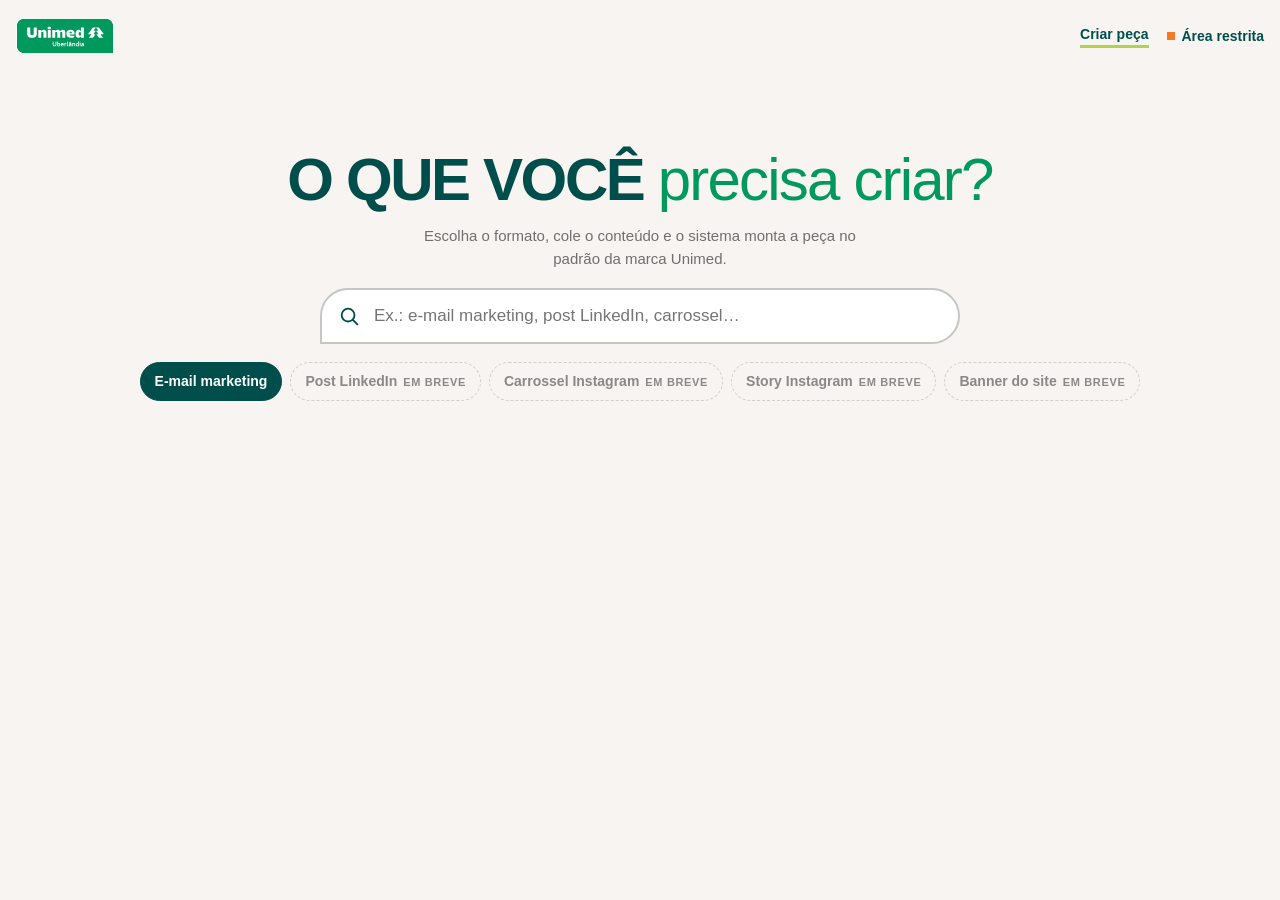
==== index.html @ 131745e7 "Add files via upload" ====
<!doctype html>
<html lang="pt-BR">
<head>
<meta charset="utf-8">
<meta name="viewport" content="width=device-width, initial-scale=1, viewport-fit=cover">
<title>Gerador de Peças · Unimed Uberlândia</title>
<link rel="stylesheet" href="src/ui.css">
</head>
<body>
<header class="topo">
  <img src="assets/logos/unimed-box-verde.svg" alt="Unimed Uberlândia">
  <nav aria-label="Seções"><a href="index.html" aria-current="page">Criar peça</a><a href="painel.html" class="restrito">Área restrita</a></nav>
</header>

<main class="casca">
  <section class="busca" id="busca">
    <h1>O que você <span>precisa criar?</span></h1>
    <p class="lede">Escolha o formato, cole o conteúdo e o sistema monta a peça no padrão da marca Unimed.</p>
    <div class="combo">
      <svg width="22" height="22" viewBox="0 0 24 24" fill="none" stroke="#004e4c" stroke-width="2" stroke-linecap="square" aria-hidden="true"><circle cx="11" cy="11" r="7"></circle><path d="M21 21l-4.6-4.6"></path></svg>
      <input id="formato-busca" type="text" role="combobox" aria-expanded="false" aria-controls="formato-lista" aria-autocomplete="list" autocomplete="off" placeholder="Ex.: e-mail marketing, post LinkedIn, carrossel…" aria-label="Buscar formato">
      <ul id="formato-lista" role="listbox" hidden></ul>
    </div>
    <div class="atalhos" id="atalhos"></div>
  </section>

  <section class="trabalho" id="trabalho" hidden>
    <div class="abas" role="tablist" aria-label="Alternar entre editar e ver a prévia">
      <button type="button" role="tab" id="aba-editar" aria-controls="painel-editar" aria-selected="true">Editar</button>
      <button type="button" role="tab" id="aba-previa" aria-controls="painel-previa" aria-selected="false" tabindex="-1">Prévia</button>
    </div>
    <div id="painel-editar" class="painel-editar" role="tabpanel" aria-labelledby="aba-editar">
      <form id="formulario" novalidate>
        <div class="cartao quem" id="quem">
          <div class="quem-resumo" id="quem-resumo" hidden>
            <p>Pedido por <b id="quem-nome"></b> · <span id="quem-area"></span></p>
            <button class="link" type="button" id="quem-trocar">Trocar</button>
          </div>
          <div id="quem-campos">
            <h2>Quem está pedindo</h2>
            <p class="sub">Sua área vira o cabeçalho e a assinatura do e-mail. Fica guardado neste aparelho para as próximas peças.</p>
            <div class="campos">
              <div class="campo" data-campo="solicitante">
                <label for="f-solicitante">Seu nome</label>
                <input id="f-solicitante" name="solicitante" type="text" autocomplete="name" maxlength="80">
              </div>
              <div class="campo" data-campo="area">
                <label for="f-area">Sua área</label>
                <select id="f-area" name="area"><option value="">Selecione…</option></select>
              </div>
            </div>
          </div>
        </div>
        <div class="cartao conteudo">
          <div class="conteudo-topo">
            <h2 id="titulo-formato">Conteúdo</h2>
            <button class="link" type="button" id="trocar">Trocar formato</button>
          </div>
          <div id="rascunho" class="alerta ok rascunho" role="status" hidden></div>
          <div id="campos"></div>
          <div id="mensagens"></div>
          <div class="barra-acoes">
            <p class="pendencias" id="pendencias" aria-live="polite"></p>
            <button class="btn primario" type="submit" id="gerar"><span id="gerar-rotulo">Gerar peça</span> <span aria-hidden="true">→</span></button>
          </div>
        </div>
      </form>

      <div class="cartao feito" id="feito" hidden>
        <h2 id="feito-titulo">Peça registrada</h2>
        <div class="codigo" id="codigo"></div>
        <p id="feito-texto">Guarde esse código. Ele identifica esta versão oficial da peça no painel.</p>
        <div class="alerta aviso" id="pendente" hidden>
          <p id="pendente-texto"></p>
          <button class="btn-mini" type="button" id="tentar">Tentar registrar de novo</button>
        </div>
        <div class="acoes">
          <button class="btn primario" type="button" id="copiar">Copiar para o disparo</button>
          <button class="btn secundario" type="button" id="baixar">Baixar HTML <span aria-hidden="true">↓</span></button>
        </div>
        <h3 class="feito-sub">Baixar para ajustes</h3>
        <p class="ajuda">O PowerPoint vem com os textos editáveis. A imagem e o PDF saem iguais ao e-mail.</p>
        <div class="acoes exportar" role="group" aria-label="Baixar para ajustes">
          <button class="btn-mini" type="button" data-exportar="png">Imagem (PNG)</button>
          <button class="btn-mini" type="button" data-exportar="pdf">PDF</button>
          <button class="btn-mini" type="button" data-exportar="pptx">PowerPoint</button>
        </div>
        <p class="ajuda" id="copiado" role="status"></p>
        <div class="acoes fim">
          <button class="btn secundario" type="button" id="editar">Editar esta peça</button>
          <button class="link" type="button" id="nova">Começar uma peça nova</button>
        </div>
      </div>
    </div>

    <aside class="previa" id="painel-previa" role="tabpanel" aria-labelledby="aba-previa" aria-label="Prévia">
      <div class="cabeca"><h2 class="previa-titulo">Prévia</h2><span id="largura" class="previa-largura"></span></div>
      <div class="decisao" id="decisao"></div>
      <div class="moldura" id="moldura"><div class="vazio" id="vazio">Preencha título e texto para ver a prévia.</div><div class="palco" id="palco" hidden><iframe id="quadro" title="Prévia da peça"></iframe></div></div>
      <details class="porque-caixa" id="porque-caixa" hidden><summary>Por que ficou assim?</summary><ul class="porque" id="porque"></ul></details>
    </aside>
  </section>
</main>

<script src="src/motor.js"></script>
<script src="src/modelos/email-marketing.js"></script>
<script src="src/registro.js"></script>
<script src="src/exportar.js"></script>
<script src="src/recorte.js"></script>
<script src="src/formatacao.js"></script>
<script src="src/app.js"></script>
</body>
</html>
---- src/ui.css ----
/* Interface do gerador e do painel · Unimed Uberlândia */
@font-face { font-family: "Unimed Sans"; src: url("../assets/fonts/UnimedSans-Book.otf") format("opentype"); font-weight: 400; font-display: swap; }
@font-face { font-family: "Unimed Sans"; src: url("../assets/fonts/UnimedSans-Regular.otf") format("opentype"); font-weight: 500; font-display: swap; }
@font-face { font-family: "Unimed Sans"; src: url("../assets/fonts/UnimedSans-Bold.otf") format("opentype"); font-weight: 700; font-display: swap; }
@font-face { font-family: "Unimed Sans"; src: url("../assets/fonts/UnimedSans-Black.otf") format("opentype"); font-weight: 900; font-display: swap; }

:root {
  --petroleo: #004e4c; --institucional: #00995d; --escuro: #004e4c; --citrico: #b1d34b;
  --laranja: #f47920; --laranja-escuro: #b55816;
  --fundo: #f7f4f1; --superficie: #ffffff; --texto: #3c3c3b; --forte: #1d1d1b; --suave: #6f6f6e;
  --borda: #e3ddd7; --borda-forte: #c6c6c5; --erro: #b3261e; --erro-fundo: #fdecea; --aviso-fundo: #fff8dc; --aviso-texto: #7a4a0e;
  --fonte: "Unimed Sans", -apple-system, BlinkMacSystemFont, "Segoe UI", Roboto, Helvetica, Arial, sans-serif;
}
* { box-sizing: border-box; }
html, body { margin: 0; }
body { background: var(--fundo); color: var(--texto); font-family: var(--fonte); font-size: 15px; line-height: 1.5; }
a { color: var(--escuro); }
button, input, select, textarea { font: inherit; color: inherit; }
:focus-visible { outline: 3px solid var(--institucional); outline-offset: 2px; }
[hidden] { display: none !important; }

.topo { display: flex; align-items: center; justify-content: space-between; gap: 16px; padding: 18px max(16px, env(safe-area-inset-right, 0px)) 18px max(16px, env(safe-area-inset-left, 0px)); max-width: 1320px; margin: 0 auto; }
.topo img { height: 36px; width: auto; display: block; }
.topo nav { display: flex; gap: 18px; font-size: 14px; font-weight: 700; }
.topo nav a { text-decoration: none; color: var(--petroleo); }
.topo nav a[aria-current="page"] { border-bottom: 3px solid var(--citrico); }

.casca { max-width: 1320px; margin: 0 auto; padding: 0 max(16px, env(safe-area-inset-right, 0px)) 64px max(16px, env(safe-area-inset-left, 0px)); }

/* Etapa 1 · busca estilo Google */
.busca { display: flex; flex-direction: column; align-items: center; text-align: center; gap: 18px; padding: clamp(40px, 9vh, 110px) 0 28px; transition: padding .25s; }
.busca.compacta { padding: 8px 0 20px; align-items: stretch; text-align: left; }
.busca h1 { margin: 0; font-weight: 900; font-size: clamp(34px, 6vw, 60px); line-height: .9; letter-spacing: -0.04em; text-transform: uppercase; color: var(--petroleo); text-wrap: balance; }
.busca h1 span { font-weight: 400; text-transform: none; color: var(--institucional); letter-spacing: -0.03em; }
.busca.compacta h1 { font-size: 26px; }
.busca .lede { margin: 0; color: var(--suave); max-width: 52ch; }
.busca.compacta .lede { display: none; }
.combo { position: relative; width: min(640px, 100%); }
.busca.compacta .combo { width: min(480px, 100%); }
.combo input { width: 100%; height: 56px; padding: 0 20px 0 52px; border: 2px solid var(--borda-forte); border-radius: 28px 28px 28px 0; background: var(--superficie); font-size: 17px; }
.combo input:focus { border-color: var(--institucional); outline: none; box-shadow: 0 0 0 4px rgba(0,153,93,.18); }
.combo svg { position: absolute; left: 18px; top: 50%; transform: translateY(-50%); pointer-events: none; }
.combo ul { position: absolute; left: 0; right: 0; top: calc(100% + 6px); margin: 0; padding: 6px; list-style: none; background: var(--superficie); border: 1px solid var(--borda); border-radius: 14px 14px 0 14px; box-shadow: 0 16px 40px rgba(0,67,63,.14); z-index: 10; max-height: 340px; overflow: auto; text-align: left; }
.combo li { display: flex; justify-content: space-between; align-items: center; gap: 12px; padding: 11px 14px; border-radius: 10px; cursor: pointer; }
.combo li[aria-selected="true"], .combo li:hover { background: var(--fundo); }
.combo li[aria-disabled="true"] { cursor: default; color: var(--suave); }
.combo li small { font-size: 12px; font-weight: 700; letter-spacing: .06em; text-transform: uppercase; color: var(--suave); }
.combo li .breve { background: var(--fundo); padding: 3px 8px; border-radius: 99px; }
.atalhos { display: flex; gap: 8px; flex-wrap: wrap; justify-content: center; }
.atalhos button { border: 1.5px solid var(--borda-forte); background: transparent; border-radius: 99px; padding: 8px 14px; cursor: pointer; font-weight: 700; font-size: 14px; color: var(--petroleo); }
.atalhos button:hover { border-color: var(--petroleo); }
.busca.compacta .atalhos { display: none; }

/* Etapa 2 · formulário + prévia */
.trabalho { display: grid; grid-template-columns: minmax(0, 1fr) minmax(0, 680px); gap: 28px; align-items: start; }
@media (max-width: 1080px) { .trabalho { grid-template-columns: minmax(0, 1fr); } }
.cartao { background: var(--superficie); border: 1px solid var(--borda); border-radius: 18px 18px 0 18px; padding: clamp(18px, 3vw, 28px); }
.cartao + .cartao { margin-top: 16px; }
.cartao h2 { margin: 0 0 4px; font-size: 13px; font-weight: 700; letter-spacing: .14em; text-transform: uppercase; color: var(--institucional); }
.cartao > p.sub { margin: 0 0 18px; color: var(--suave); font-size: 14px; }
.campos { display: grid; grid-template-columns: repeat(2, minmax(0, 1fr)); gap: 14px 16px; }
.campo { display: flex; flex-direction: column; gap: 6px; min-width: 0; }
.campo.largo { grid-column: 1 / -1; }
@media (max-width: 560px) { .campos { grid-template-columns: minmax(0, 1fr); } }
.campo label { font-weight: 700; font-size: 14px; color: var(--forte); display: flex; justify-content: space-between; gap: 8px; }
.campo label .cont { font-weight: 500; color: var(--suave); font-variant-numeric: tabular-nums; }
.campo label .cont.estourou { color: var(--erro); }
.campo .opc { font-weight: 500; color: var(--suave); }
.campo input, .campo select, .campo textarea { width: 100%; border: 1.5px solid var(--borda-forte); border-radius: 10px; background: var(--superficie); padding: 11px 12px; min-height: 46px; }
.campo textarea { min-height: 180px; resize: vertical; line-height: 1.55; }
.campo input:focus, .campo select:focus, .campo textarea:focus { border-color: var(--institucional); outline: none; box-shadow: 0 0 0 3px rgba(0,153,93,.16); }
.campo .ajuda { font-size: 12.5px; color: var(--suave); }
.campo.com-erro input, .campo.com-erro select, .campo.com-erro textarea { border-color: var(--erro); }
.campo .msg { font-size: 13px; color: var(--erro); font-weight: 700; }
.temas { display: flex; gap: 8px; flex-wrap: wrap; }
.temas label { cursor: pointer; }
.temas input { position: absolute; opacity: 0; width: 1px; height: 1px; }
.temas span { display: inline-flex; align-items: center; gap: 8px; border: 1.5px solid var(--borda-forte); border-radius: 99px; padding: 8px 14px; font-weight: 700; font-size: 14px; }
.temas span i { width: 12px; height: 12px; border-radius: 3px 3px 0 3px; display: inline-block; }
.temas input:checked + span { border-color: var(--petroleo); background: var(--petroleo); color: #fff; }
.temas input:focus-visible + span { outline: 3px solid var(--institucional); outline-offset: 2px; }
.imagens { display: grid; grid-template-columns: repeat(auto-fill, minmax(92px, 1fr)); gap: 8px; }
.imagens label { position: relative; cursor: pointer; display: block; }
.imagens input { position: absolute; opacity: 0; width: 1px; height: 1px; }
.imagens img, .imagens .nenhuma { display: block; width: 100%; aspect-ratio: 4/3; object-fit: cover; border-radius: 10px 10px 0 10px; border: 3px solid transparent; }
.imagens .nenhuma { display: flex; align-items: center; justify-content: center; background: var(--fundo); font-size: 12px; font-weight: 700; color: var(--suave); }
.imagens input:checked + img, .imagens input:checked + .nenhuma { border-color: var(--institucional); }
.imagens input:focus-visible + img, .imagens input:focus-visible + .nenhuma { outline: 3px solid var(--institucional); outline-offset: 2px; }

.acoes { display: flex; gap: 12px; align-items: center; flex-wrap: wrap; margin-top: 18px; }
.btn { display: inline-flex; align-items: center; gap: 10px; border: 0; border-radius: 24px 24px 24px 0; padding: 14px 22px; font-weight: 700; font-size: 16px; cursor: pointer; text-decoration: none; min-height: 48px; }
.btn.primario { background: var(--petroleo); color: #fff; }
.btn.primario:hover { background: #062f2c; }
.btn.secundario { background: transparent; color: var(--petroleo); border: 2px solid var(--petroleo); }
.btn:disabled { opacity: .5; cursor: not-allowed; }
.alerta { border-radius: 12px 12px 0 12px; padding: 12px 14px; font-size: 14px; margin-top: 14px; }
.alerta.erro { background: var(--erro-fundo); color: var(--erro); }
.alerta.aviso { background: var(--aviso-fundo); color: var(--aviso-texto); }
.alerta ul { margin: 6px 0 0; padding-left: 18px; }

.previa { position: sticky; top: 16px; }
.previa .cabeca { display: flex; justify-content: space-between; align-items: baseline; gap: 12px; margin-bottom: 10px; }
.previa .cabeca h2 { margin: 0; }
.decisao { display: flex; flex-wrap: wrap; gap: 6px; margin-bottom: 12px; }
.decisao span { font-size: 12px; font-weight: 700; letter-spacing: .04em; padding: 5px 10px; border-radius: 99px; background: var(--fundo); color: var(--petroleo); border: 1px solid var(--borda); }
.decisao span.var { background: var(--citrico); border-color: var(--citrico); }
.moldura { background: #f5f5f5; border: 1px solid var(--borda); border-radius: 14px 14px 0 14px; overflow: hidden; }
.moldura iframe { display: block; width: 100%; height: 860px; border: 0; background: #f5f5f5; }
.vazio { padding: 60px 24px; text-align: center; color: var(--suave); }
.porque { margin: 12px 0 0; padding: 0; list-style: none; font-size: 13px; color: var(--suave); display: grid; gap: 2px; }

.feito { border: 2px solid var(--institucional); }
.feito .codigo { font-size: 28px; font-weight: 900; letter-spacing: .02em; color: var(--petroleo); font-variant-numeric: tabular-nums; word-break: break-all; }
.feito p { margin: 6px 0 0; }

/* Painel */
.kpis { display: grid; grid-template-columns: repeat(4, minmax(0, 1fr)); gap: 14px; margin-bottom: 16px; }
@media (max-width: 860px) { .kpis { grid-template-columns: repeat(2, minmax(0, 1fr)); } }
.kpi { background: var(--superficie); border: 1px solid var(--borda); border-radius: 16px 16px 0 16px; padding: 18px; }
.kpi b { display: block; font-size: 36px; font-weight: 900; line-height: 1; color: var(--petroleo); font-variant-numeric: tabular-nums; }
.kpi span { font-size: 13px; color: var(--suave); font-weight: 700; }
.graficos > .cartao, .trabalho > .cartao { margin-top: 0; }
#g-tempo svg { display: block; width: 100%; height: auto; }
.graficos { display: grid; grid-template-columns: repeat(2, minmax(0, 1fr)); gap: 16px; margin-bottom: 16px; }
@media (max-width: 860px) { .graficos { grid-template-columns: minmax(0, 1fr); } }
.barras { display: grid; gap: 8px; }
.barra { display: grid; grid-template-columns: minmax(0, 170px) minmax(0, 1fr) 36px; gap: 10px; align-items: center; font-size: 13.5px; }
.barra .nome { overflow: hidden; text-overflow: ellipsis; white-space: nowrap; }
.barra .trilho { height: 14px; background: var(--fundo); border-radius: 0 7px 7px 0; overflow: hidden; }
.barra .valor { height: 100%; background: var(--institucional); border-radius: 0 7px 7px 0; }
.barra .n { text-align: right; font-weight: 700; font-variant-numeric: tabular-nums; color: var(--forte); }
.linha-tempo svg { width: 100%; height: 160px; display: block; }
.tabela-caixa { overflow-x: auto; }
table.lista { width: 100%; border-collapse: collapse; font-size: 14px; }
table.lista th { text-align: left; font-size: 12px; letter-spacing: .08em; text-transform: uppercase; color: var(--suave); padding: 10px 12px; border-bottom: 2px solid var(--petroleo); white-space: nowrap; }
table.lista td { padding: 11px 12px; border-bottom: 1px solid var(--borda); vertical-align: top; }
table.lista td.cod { font-weight: 700; color: var(--petroleo); white-space: nowrap; font-variant-numeric: tabular-nums; }
table.lista button { border: 1.5px solid var(--borda-forte); background: transparent; border-radius: 99px; padding: 5px 12px; cursor: pointer; font-weight: 700; font-size: 13px; color: var(--petroleo); white-space: nowrap; }
.filtros { display: flex; gap: 10px; flex-wrap: wrap; margin-bottom: 12px; }
.filtros input, .filtros select { border: 1.5px solid var(--borda-forte); border-radius: 10px; padding: 9px 12px; background: var(--superficie); min-height: 42px; }
.selo { display: inline-block; font-size: 12px; font-weight: 700; padding: 3px 9px; border-radius: 99px; background: var(--fundo); }
.selo.ok { background: #e6f6ef; color: var(--escuro); }
.selo.alerta-s { background: var(--erro-fundo); color: var(--erro); }
dialog { border: 0; border-radius: 18px 18px 0 18px; padding: 0; width: min(760px, 94vw); box-shadow: 0 24px 60px rgba(0,0,0,.25); }
dialog::backdrop { background: rgba(0,67,63,.45); }
dialog .dentro { padding: 22px; }
dialog iframe { width: 100%; height: 70vh; border: 1px solid var(--borda); border-radius: 12px 12px 0 12px; }

/* Área restrita · login */
.portao { display: grid; place-items: center; padding: clamp(24px, 8vh, 90px) 0; }
.portao-cartao { width: min(460px, 100%); }
.portao-titulo { margin: 0 0 6px; font-weight: 900; font-size: 30px; line-height: .95; letter-spacing: -0.03em; color: var(--petroleo); }
.portao-titulo span { font-weight: 400; text-transform: none; color: var(--institucional); }
.portao-links { display: flex; gap: 18px; flex-wrap: wrap; margin: 16px 0 0; }
.link { background: none; border: 0; padding: 0; cursor: pointer; color: var(--escuro); font-weight: 700; font-size: 14px; text-decoration: underline; text-underline-offset: 3px; }
.alerta.ok { background: #e6f6ef; color: var(--escuro); }
.topo nav { flex-wrap: wrap; justify-content: flex-end; align-items: center; row-gap: 6px; }
.topo nav .sair { color: var(--suave); }
.topo nav a.restrito::before { content: ""; display: inline-block; width: 8px; height: 8px; background: var(--laranja); margin-right: 7px; vertical-align: 1px; }

/* Núcleo da Marca e Radar */
.intro { margin: -8px 0 20px; color: var(--suave); max-width: 70ch; }
.cartao.bloco, .graficos { margin-bottom: 16px; }
.cartao.bloco + .cartao.bloco { margin-top: 0; }
.amostras { display: grid; grid-template-columns: repeat(auto-fill, minmax(150px, 1fr)); gap: 12px; }
.amostra { display: grid; grid-template-columns: 40px 1fr; grid-template-rows: auto auto; column-gap: 10px; align-items: center; }
.amostra i { grid-row: span 2; width: 40px; height: 40px; border-radius: 10px 10px 0 10px; border: 1px solid var(--borda); }
.amostra b { font-size: 13px; color: var(--forte); line-height: 1.2; }
.amostra code, .detalhe code { font-size: 12px; color: var(--suave); }
.detalhe { margin: 6px 0 0; font-size: 14px; }
.tipo-amostra { margin: 0 0 8px; font-size: clamp(26px, 4vw, 40px); line-height: .95; letter-spacing: -0.03em; color: var(--petroleo); }
.formas { display: flex; gap: 16px; flex-wrap: wrap; align-items: flex-end; }
.forma { width: 160px; height: 100px; background: var(--fundo); border: 2px solid var(--institucional); display: flex; align-items: flex-end; padding: 10px; font-size: 12px; font-weight: 700; color: var(--escuro); }
.forma.botao { width: auto; height: auto; background: var(--petroleo); border: 0; color: #fff; padding: 12px 22px; font-size: 14px; }
.logos { display: grid; grid-template-columns: repeat(2, minmax(0, 1fr)); gap: 12px; }
.logo { border-radius: 14px 14px 0 14px; padding: 28px; display: grid; place-items: center; }
.logo.claro { background: var(--fundo); }
.logo.escuro { background: var(--petroleo); }
.logo img { height: 52px; width: auto; max-width: 100%; }
.galeria { display: grid; grid-template-columns: repeat(auto-fill, minmax(180px, 1fr)); gap: 12px; }
.galeria figure { margin: 0; }
.galeria img { width: 100%; aspect-ratio: 4 / 3; object-fit: cover; border-radius: 12px 12px 0 12px; display: block; }
.galeria figcaption { font-size: 13px; color: var(--suave); margin-top: 6px; }
.pilulas { list-style: none; margin: 0; padding: 0; display: flex; gap: 8px; flex-wrap: wrap; }
.pilulas li { border: 1.5px solid var(--borda-forte); border-radius: 99px; padding: 5px 12px; font-size: 13px; font-weight: 700; color: var(--petroleo); }
.tendencias { display: grid; grid-template-columns: repeat(auto-fill, minmax(280px, 1fr)); gap: 16px; margin-bottom: 16px; }
.tendencias .cartao + .cartao { margin-top: 0; }
.tendencia h3 { margin: 12px 0 6px; font-size: 20px; font-weight: 900; color: var(--petroleo); line-height: 1.1; }
.tendencia p { margin: 0; }
.tendencia .detalhe { color: var(--suave); font-size: 13px; margin-top: 10px; }
.tendencia.teste { border-style: dashed; }
.tendencia.arquivada { opacity: .6; }
.tendencia-topo { display: flex; justify-content: space-between; align-items: center; gap: 8px; }
.tendencia-topo code { font-size: 12px; color: var(--suave); }
.selo.teste { background: var(--aviso-fundo); color: var(--aviso-texto); }
.rodape-nota { font-size: 13px; color: var(--suave); }
@media (max-width: 560px) { .logos { grid-template-columns: minmax(0, 1fr); } }
.btn-github { width: 100%; justify-content: center; margin-top: 8px; }
.topo nav .sair { display: inline-flex; align-items: center; gap: 8px; }
.topo nav .sair img { border-radius: 50%; display: block; }

/* Escolha com descrição (ex.: público) */
.temas.com-descricao { display: grid; grid-template-columns: repeat(auto-fit, minmax(200px, 1fr)); }
.temas.com-descricao span { display: flex; flex-direction: column; align-items: flex-start; gap: 2px; border-radius: 14px 14px 0 14px; padding: 12px 16px; height: 100%; }
.temas.com-descricao span small { font-weight: 400; font-size: 13px; color: var(--suave); }
.temas.com-descricao input:checked + span small { color: rgba(255,255,255,.85); }

/* Exportações */
.feito-sub { margin: 22px 0 2px; font-size: 13px; letter-spacing: .14em; text-transform: uppercase; color: var(--institucional); }
.acoes.exportar { margin-top: 8px; }
.regra { margin: 0 0 14px; padding: 10px 14px; background: var(--fundo); border-left: 3px solid var(--institucional); font-size: 14px; line-height: 1.5; }
.hierarquia { margin: 10px 0 0; padding-left: 18px; font-size: 14px; line-height: 1.6; }
.logo-uso { margin: 0; }
.logo-uso figcaption { font-size: 13px; color: var(--suave); margin-top: 6px; }
.logo-uso .logo img { height: auto; max-height: 64px; width: 100%; max-width: 360px; }
.papeis { display: grid; grid-template-columns: repeat(auto-fill, minmax(260px, 1fr)); gap: 14px; }
.papel { display: grid; grid-template-columns: 64px 1fr; gap: 12px; align-items: start; }
.papel-cores { display: flex; flex-wrap: wrap; gap: 4px; }
.papel-cores i { width: 28px; height: 28px; border-radius: 8px 8px 0 8px; border: 1px solid var(--borda); }
.papel-cores i:only-child { width: 60px; height: 44px; border-radius: 12px 12px 0 12px; }
.papel b { color: var(--petroleo); font-size: 15px; }
.papel p { margin: 2px 0 0; font-size: 13px; color: var(--suave); line-height: 1.45; }
.icones-area { display: grid; grid-template-columns: repeat(auto-fill, minmax(120px, 1fr)); gap: 14px; }
.icones-area figure { margin: 0; display: grid; justify-items: start; gap: 6px; }
.icone-quadro { width: 52px; height: 52px; border-radius: 14px 14px 0 14px; display: grid; place-items: center; }
.icone-quadro img { width: 30px; height: 30px; }
.icones-area figcaption { font-size: 13px; color: var(--suave); line-height: 1.3; }

/* Imagens múltiplas e enquadramento */
.sr-only { position: absolute; width: 1px; height: 1px; padding: 0; margin: -1px; overflow: hidden; clip: rect(0 0 0 0); white-space: nowrap; border: 0; }
.imagens.multi label.escolhida img { border-color: var(--institucional); }
.imagens.multi input:disabled + img { opacity: .4; cursor: not-allowed; }
.imagens .ordem-n { position: absolute; top: 6px; left: 6px; min-width: 22px; height: 22px; border-radius: 8px 8px 0 8px; background: var(--institucional); color: #fff; font-size: 12px; font-weight: 800; display: grid; place-items: center; }
.imagens .ordem-n:empty { display: none; }
.ajustes-imagem { margin-top: 12px; }
.ajustes-titulo { margin: 0 0 10px; font-size: 13px; color: var(--suave); }
.ajustes-titulo b { color: var(--petroleo); }
.ajustes-lista { display: grid; gap: 12px; }
.ajustes-lista.q2 { grid-template-columns: 1fr 1fr; }
.ajustes-lista.q3 { grid-template-columns: 2fr 1fr; grid-template-rows: auto auto; }
.ajustes-lista.q3 > :first-child { grid-row: span 2; }
.recorte-quadro { position: relative; overflow: hidden; width: 100%; background: var(--fundo); border-radius: 12px 12px 0 12px; cursor: grab; touch-action: none; user-select: none; outline-offset: 3px; }
.recorte-quadro.arrastando { cursor: grabbing; }
.recorte-quadro:focus-visible { outline: 3px solid var(--institucional); }
.recorte-quadro img { position: absolute; top: 0; left: 0; max-width: none; pointer-events: none; transform-origin: 0 0; }
.recorte-etiqueta { position: absolute; left: 8px; bottom: 8px; background: rgba(0,78,76,.85); color: #fff; font-size: 11px; font-weight: 700; padding: 3px 8px; border-radius: 8px 8px 8px 0; }
.recorte-controles { display: flex; flex-wrap: wrap; align-items: center; gap: 6px 8px; margin-top: 6px; font-size: 13px; }
.recorte-controles input[type=range] { flex: 1 1 90px; min-width: 90px; min-height: 0; padding: 0; border: 0; accent-color: var(--institucional); }
.btn-mini { border: 1.5px solid var(--borda-forte); background: #fff; border-radius: 8px; padding: 5px 10px; font: inherit; font-size: 13px; font-weight: 700; color: var(--petroleo); cursor: pointer; }
.btn-mini:hover:not(:disabled) { border-color: var(--institucional); }
.btn-mini:disabled { opacity: .35; cursor: default; }

/* Barra de formatação */
.fmt-barra { display: flex; flex-wrap: wrap; align-items: center; gap: 4px; padding: 6px; border: 1.5px solid var(--borda-forte); border-bottom: 0; border-radius: 10px 10px 0 0; background: var(--fundo); }
.fmt-barra + input, .fmt-barra + textarea { border-top-left-radius: 0; border-top-right-radius: 0; }
.fmt-btn { min-width: 32px; height: 30px; border: 1px solid transparent; border-radius: 8px; background: #fff; font: inherit; font-size: 14px; color: var(--petroleo); cursor: pointer; padding: 0 8px; }
.fmt-btn:hover { border-color: var(--institucional); }
.fmt-btn:focus-visible { outline: 2px solid var(--institucional); outline-offset: 1px; }
.fmt-realce { border-radius: 999px; font-weight: 700; font-size: 12px; }
.fmt-limpar { font-size: 12px; color: var(--suave); }
.fmt-sep { width: 1px; height: 20px; background: var(--borda-forte); margin: 0 4px; }
.fmt-rot { font-size: 12px; font-weight: 700; color: var(--suave); margin-right: 2px; }

/* Ordem dos blocos */
.ordem-blocos { list-style: none; counter-reset: bloco; margin: 8px 0 8px; padding: 0; display: grid; gap: 6px; }
.ordem-blocos li { counter-increment: bloco; display: flex; align-items: center; justify-content: space-between; gap: 8px; padding: 8px 10px; border: 1.5px solid var(--borda); border-radius: 12px 12px 0 12px; background: #fff; }
.ordem-nome::before { content: counter(bloco); display: inline-grid; place-items: center; width: 22px; height: 22px; margin-right: 10px; border-radius: 8px 8px 0 8px; background: var(--petroleo); color: #fff; font-size: 12px; font-weight: 800; }
.ordem-nome { font-weight: 700; font-size: 14px; color: var(--petroleo); }
.ordem-acoes { display: flex; gap: 4px; }
@media (max-width: 560px) { .ajustes-lista.q2, .ajustes-lista.q3 { grid-template-columns: 1fr; } .ajustes-lista.q3 > :first-child { grid-row: auto; } }

/* ============================================================
   Fluxo de criação · v2 (seções, barra fixa, abas, rascunho)
   ============================================================ */
.campo .rot { font-weight: 700; font-size: 14px; color: var(--forte); }

/* Quem está pedindo: vira uma linha quando já é conhecido */
.cartao.quem.compacto { padding-top: 14px; padding-bottom: 14px; }
.quem-resumo { display: flex; align-items: center; justify-content: space-between; gap: 12px; flex-wrap: wrap; }
.quem-resumo p { margin: 0; font-size: 14px; color: var(--suave); }
.quem-resumo b { color: var(--petroleo); }

/* Cabeça do cartão de conteúdo */
.conteudo-topo { display: flex; align-items: baseline; justify-content: space-between; gap: 12px; margin-bottom: 14px; }
.conteudo-topo h2 { margin: 0; }
.rascunho { display: flex; flex-wrap: wrap; gap: 4px 10px; align-items: center; margin: 0 0 14px; }

/* Seções */
#campos { display: grid; gap: 10px; }
.secao.fixa { padding-bottom: 6px; }
details.secao { border: 1.5px solid var(--borda); border-radius: 14px 14px 0 14px; background: #fff; }
details.secao[open] { border-color: var(--borda-forte); }
details.secao > summary { list-style: none; cursor: pointer; display: grid; grid-template-columns: auto minmax(0, 1fr) auto; align-items: center; gap: 12px; padding: 14px 16px; min-height: 52px; }
details.secao > summary::-webkit-details-marker { display: none; }
details.secao > summary::after { content: ""; width: 9px; height: 9px; border-right: 2px solid var(--petroleo); border-bottom: 2px solid var(--petroleo); transform: rotate(45deg) translate(-2px, -2px); transition: transform .15s; }
details.secao[open] > summary::after { transform: rotate(225deg) translate(-2px, -2px); }
details.secao > summary:focus-visible { outline: 3px solid var(--institucional); outline-offset: 2px; border-radius: 12px 12px 0 12px; }
.secao-nome { font-weight: 700; font-size: 15px; color: var(--petroleo); }
.secao-resumo { font-size: 13px; color: var(--suave); overflow: hidden; text-overflow: ellipsis; white-space: nowrap; text-align: right; }
.secao-resumo.cheio { color: var(--institucional); font-weight: 700; }
details.secao > .campos { padding: 4px 16px 18px; border-top: 1px solid var(--borda); padding-top: 16px; }
@media (max-width: 560px) { details.secao > summary { grid-template-columns: minmax(0, 1fr) auto; } .secao-resumo { grid-column: 1; grid-row: 2; text-align: left; } details.secao > summary::after { grid-column: 2; grid-row: 1 / span 2; } }

/* Barra de formatação só no campo em uso */
.campo.com-formatacao .fmt-barra { display: none; }
.campo.com-formatacao:focus-within .fmt-barra { display: flex; }
.campo.com-formatacao .fmt-barra + input, .campo.com-formatacao .fmt-barra + textarea { border-top-left-radius: 10px; border-top-right-radius: 10px; }
.campo.com-formatacao:focus-within .fmt-barra + input, .campo.com-formatacao:focus-within .fmt-barra + textarea { border-top-left-radius: 0; border-top-right-radius: 0; }

/* Contador: passou do tamanho ideal */
.campo label .cont.acima-ideal { color: var(--aviso-texto); font-weight: 700; }

/* Aviso dentro do campo (ex.: imagem que não entra no modelo curto) */
.aviso-campo { margin: 4px 0 0; padding: 8px 12px; border-radius: 10px 10px 0 10px; background: var(--aviso-fundo); color: var(--aviso-texto); font-size: 13px; font-weight: 700; }

/* Ordem dos blocos: blocos vazios apagados */
.ordem-vazio { display: none; margin-left: 8px; font-size: 11px; font-weight: 700; letter-spacing: .06em; text-transform: uppercase; color: var(--suave); }
.ordem-blocos li.vazio { background: var(--fundo); border-style: dashed; }
.ordem-blocos li.vazio .ordem-nome { color: var(--suave); }
.ordem-blocos li.vazio .ordem-nome::before { background: var(--borda-forte); }
.ordem-blocos li.vazio .ordem-vazio { display: inline; }

/* Barra fixa de ação */
.barra-acoes { position: sticky; bottom: 0; z-index: 4; display: flex; align-items: center; justify-content: space-between; gap: 12px; flex-wrap: wrap; margin: 18px calc(-1 * clamp(18px, 3vw, 28px)) calc(-1 * clamp(18px, 3vw, 28px)); padding: 12px clamp(18px, 3vw, 28px) max(12px, env(safe-area-inset-bottom, 0px)); background: rgba(255,255,255,.96); border-top: 1px solid var(--borda); border-radius: 0 0 0 18px; backdrop-filter: blur(6px); }
.pendencias { margin: 0; font-size: 13.5px; color: var(--suave); flex: 1 1 200px; }
.pendencias::before { content: ""; display: inline-block; width: 8px; height: 8px; margin-right: 8px; border-radius: 2px 2px 0 2px; background: var(--laranja); vertical-align: 1px; }
.pendencias.ok { color: var(--institucional); font-weight: 700; }
.pendencias.ok::before { background: var(--institucional); }
.link { font: inherit; font-size: 14px; }

/* Tela final */
.feito .acoes.fim { margin-top: 22px; padding-top: 18px; border-top: 1px solid var(--borda); gap: 18px; }
#pendente p { margin: 0 0 8px; }
.acoes.exportar .btn-mini { padding: 8px 14px; font-size: 14px; }

/* Prévia: inteira, na largura da coluna */
.previa-titulo { margin: 0; font-size: 13px; letter-spacing: .14em; text-transform: uppercase; color: var(--institucional); }
.previa-largura { font-size: 13px; color: var(--suave); }
.palco { position: relative; overflow: hidden; width: 100%; }
.palco iframe { display: block; border: 0; background: #f5f5f5; transform-origin: 0 0; height: 860px; }
.moldura iframe { width: 680px; }
@media (min-width: 1081px) { .moldura { max-height: calc(100vh - 150px); overflow: auto; } }
.porque-caixa { margin-top: 10px; font-size: 13px; color: var(--suave); }
.porque-caixa summary { cursor: pointer; font-weight: 700; color: var(--petroleo); padding: 6px 0; }
.porque-caixa .porque { margin-top: 4px; }

/* Abas Editar | Prévia (só em telas estreitas) */
.abas { display: none; }
@media (max-width: 1080px) {
  .abas { display: grid; grid-template-columns: 1fr 1fr; gap: 4px; position: sticky; top: 0; z-index: 6; padding: 6px; margin: 0 0 4px; background: var(--fundo); border-bottom: 1px solid var(--borda); }
  .abas button { border: 0; background: transparent; border-radius: 12px 12px 0 12px; min-height: 44px; font-weight: 700; font-size: 15px; color: var(--petroleo); cursor: pointer; }
  .abas button[aria-selected="true"] { background: var(--petroleo); color: #fff; }
  .trabalho > .previa { display: none; position: static; }
  .trabalho.ver-previa > .painel-editar { display: none; }
  .trabalho.ver-previa > .previa { display: block; }
  .trabalho { gap: 12px; }
}

/* Tela inicial: formatos ativos em destaque, "em breve" apagados */
.atalhos button.ativo { background: var(--petroleo); border-color: var(--petroleo); color: #fff; }
.atalhos button.ativo:hover { background: #062f2c; }
.atalhos button.breve { border-style: dashed; color: var(--suave); cursor: default; opacity: .8; }
.atalhos button.breve:hover { border-color: var(--borda-forte); }
.atalhos button small { margin-left: 6px; font-size: 11px; font-weight: 700; letter-spacing: .06em; text-transform: uppercase; }
.barra-acoes { flex-wrap: nowrap; }
.pendencias { flex: 1 1 auto; min-width: 0; }
.barra-acoes .btn { flex: none; }
@media (max-width: 560px) { .barra-acoes .btn { padding: 12px 18px; font-size: 15px; } .pendencias { font-size: 12.5px; line-height: 1.35; } }
.versao-de { display: block; font-weight: 500; font-size: 12px; color: var(--suave); }
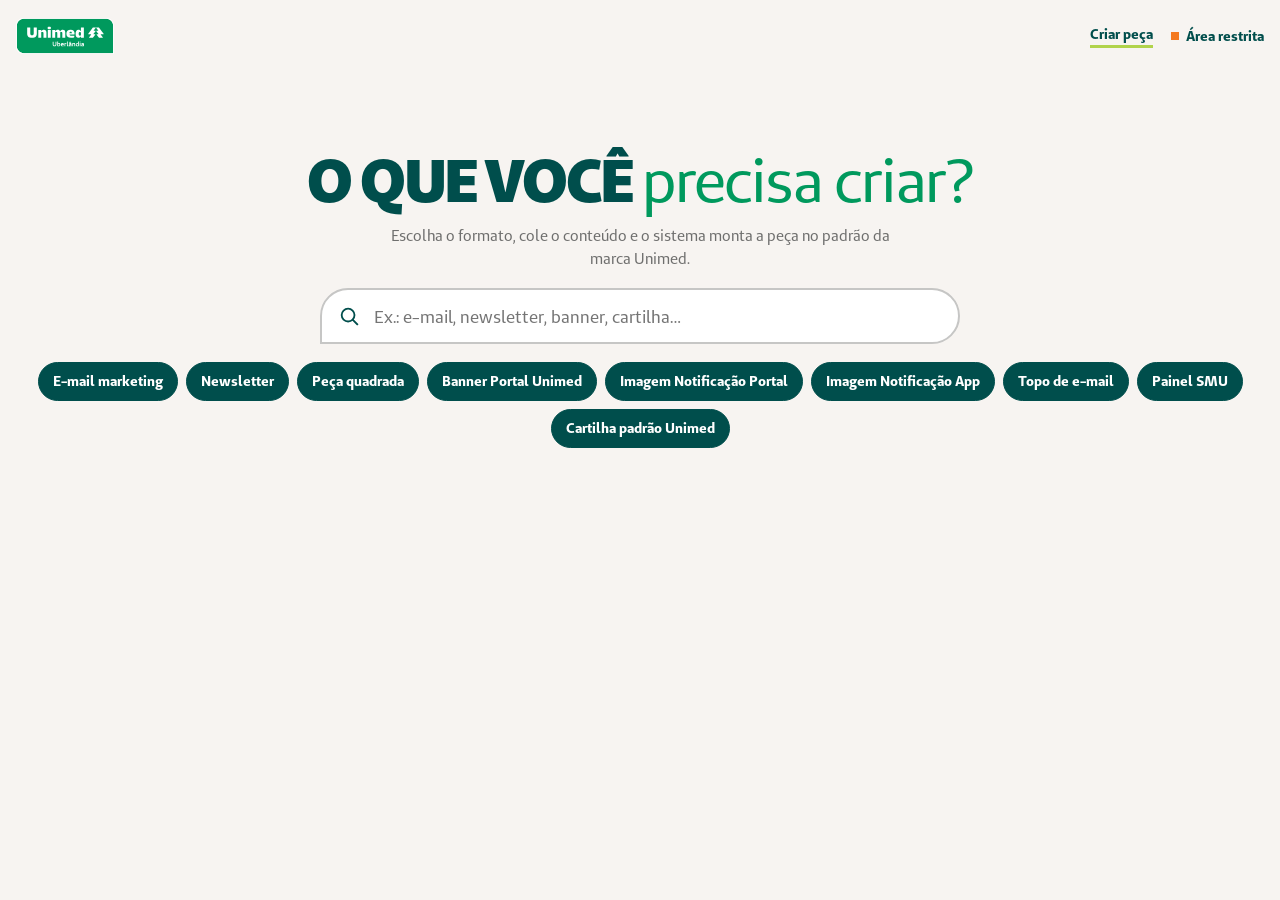
==== commit f210bbd1: "Add files via upload" ====
--- a/index.html
+++ b/index.html
@@ -18,7 +18,7 @@
     <p class="lede">Escolha o formato, cole o conteúdo e o sistema monta a peça no padrão da marca Unimed.</p>
     <div class="combo">
       <svg width="22" height="22" viewBox="0 0 24 24" fill="none" stroke="#004e4c" stroke-width="2" stroke-linecap="square" aria-hidden="true"><circle cx="11" cy="11" r="7"></circle><path d="M21 21l-4.6-4.6"></path></svg>
-      <input id="formato-busca" type="text" role="combobox" aria-expanded="false" aria-controls="formato-lista" aria-autocomplete="list" autocomplete="off" placeholder="Ex.: e-mail marketing, post LinkedIn, carrossel…" aria-label="Buscar formato">
+      <input id="formato-busca" type="text" role="combobox" aria-expanded="false" aria-controls="formato-lista" aria-autocomplete="list" autocomplete="off" placeholder="Ex.: e-mail, newsletter, banner, cartilha…" aria-label="Buscar formato">
       <ul id="formato-lista" role="listbox" hidden></ul>
     </div>
     <div class="atalhos" id="atalhos"></div>
@@ -74,17 +74,13 @@
           <p id="pendente-texto"></p>
           <button class="btn-mini" type="button" id="tentar">Tentar registrar de novo</button>
         </div>
-        <div class="acoes">
+        <div class="acoes" id="acoes-html">
           <button class="btn primario" type="button" id="copiar">Copiar para o disparo</button>
           <button class="btn secundario" type="button" id="baixar">Baixar HTML <span aria-hidden="true">↓</span></button>
         </div>
-        <h3 class="feito-sub">Baixar para ajustes</h3>
-        <p class="ajuda">O PowerPoint vem com os textos editáveis. A imagem e o PDF saem iguais ao e-mail.</p>
-        <div class="acoes exportar" role="group" aria-label="Baixar para ajustes">
-          <button class="btn-mini" type="button" data-exportar="png">Imagem (PNG)</button>
-          <button class="btn-mini" type="button" data-exportar="pdf">PDF</button>
-          <button class="btn-mini" type="button" data-exportar="pptx">PowerPoint</button>
-        </div>
+        <h3 class="feito-sub" id="exportar-titulo">Baixar para ajustes</h3>
+        <p class="ajuda" id="exportar-ajuda"></p>
+        <div class="acoes exportar" role="group" aria-labelledby="exportar-titulo" id="exportar-grupo"></div>
         <p class="ajuda" id="copiado" role="status"></p>
         <div class="acoes fim">
           <button class="btn secundario" type="button" id="editar">Editar esta peça</button>
@@ -104,6 +100,8 @@
 
 <script src="src/motor.js"></script>
 <script src="src/modelos/email-marketing.js"></script>
+<script src="src/modelos/peca-fixa.js"></script>
+<script src="src/modelos/cartilha.js"></script>
 <script src="src/registro.js"></script>
 <script src="src/exportar.js"></script>
 <script src="src/recorte.js"></script>
--- a/src/ui.css
+++ b/src/ui.css
@@ -1,8 +1,12 @@
 /* Interface do gerador e do painel · Unimed Uberlândia */
-@font-face { font-family: "Unimed Sans"; src: url("../assets/fonts/UnimedSans-Book.otf") format("opentype"); font-weight: 400; font-display: swap; }
-@font-face { font-family: "Unimed Sans"; src: url("../assets/fonts/UnimedSans-Regular.otf") format("opentype"); font-weight: 500; font-display: swap; }
-@font-face { font-family: "Unimed Sans"; src: url("../assets/fonts/UnimedSans-Bold.otf") format("opentype"); font-weight: 700; font-display: swap; }
-@font-face { font-family: "Unimed Sans"; src: url("../assets/fonts/UnimedSans-Black.otf") format("opentype"); font-weight: 900; font-display: swap; }
+@font-face { font-family: "Unimed Sans"; src: url("../assets/fonts/UnimedSans-Book.woff2") format("woff2"); font-weight: 300; font-style: normal; font-display: swap; }
+@font-face { font-family: "Unimed Sans"; src: url("../assets/fonts/UnimedSans-Regular.woff2") format("woff2"); font-weight: 400; font-style: normal; font-display: swap; }
+@font-face { font-family: "Unimed Sans"; src: url("../assets/fonts/UnimedSans-RegularItalic.woff2") format("woff2"); font-weight: 400; font-style: italic; font-display: swap; }
+@font-face { font-family: "Unimed Sans"; src: url("../assets/fonts/UnimedSans-SemiBold.woff2") format("woff2"); font-weight: 600; font-style: normal; font-display: swap; }
+@font-face { font-family: "Unimed Sans"; src: url("../assets/fonts/UnimedSans-Bold.woff2") format("woff2"); font-weight: 700; font-style: normal; font-display: swap; }
+@font-face { font-family: "Unimed Sans"; src: url("../assets/fonts/UnimedSans-BoldItalic.woff2") format("woff2"); font-weight: 700; font-style: italic; font-display: swap; }
+@font-face { font-family: "Unimed Sans"; src: url("../assets/fonts/UnimedSans-ExtraBold.woff2") format("woff2"); font-weight: 800; font-style: normal; font-display: swap; }
+@font-face { font-family: "Unimed Sans"; src: url("../assets/fonts/UnimedSans-Black.woff2") format("woff2"); font-weight: 900; font-style: normal; font-display: swap; }
 
 :root {
   --petroleo: #004e4c; --institucional: #00995d; --escuro: #004e4c; --citrico: #b1d34b;
@@ -302,10 +306,9 @@
 @media (max-width: 560px) { details.secao > summary { grid-template-columns: minmax(0, 1fr) auto; } .secao-resumo { grid-column: 1; grid-row: 2; text-align: left; } details.secao > summary::after { grid-column: 2; grid-row: 1 / span 2; } }
 
 /* Barra de formatação só no campo em uso */
-.campo.com-formatacao .fmt-barra { display: none; }
-.campo.com-formatacao:focus-within .fmt-barra { display: flex; }
-.campo.com-formatacao .fmt-barra + input, .campo.com-formatacao .fmt-barra + textarea { border-top-left-radius: 10px; border-top-right-radius: 10px; }
-.campo.com-formatacao:focus-within .fmt-barra + input, .campo.com-formatacao:focus-within .fmt-barra + textarea { border-top-left-radius: 0; border-top-right-radius: 0; }
+/* A barra ocupa sempre o mesmo espaço (nada pula ao clicar fora); fica apagada quando o campo não está em uso. */
+.campo.com-formatacao .fmt-barra { opacity: .45; transition: opacity .15s; }
+.campo.com-formatacao:focus-within .fmt-barra, .campo.com-formatacao .fmt-barra:hover { opacity: 1; }
 
 /* Contador: passou do tamanho ideal */
 .campo label .cont.acima-ideal { color: var(--aviso-texto); font-weight: 700; }
@@ -367,3 +370,48 @@
 .barra-acoes .btn { flex: none; }
 @media (max-width: 560px) { .barra-acoes .btn { padding: 12px 18px; font-size: 15px; } .pendencias { font-size: 12.5px; line-height: 1.35; } }
 .versao-de { display: block; font-weight: 500; font-size: 12px; color: var(--suave); }
+.fmt-box { display: inline-flex; align-items: center; gap: 6px; font-size: 12px; font-weight: 700; }
+.fmt-box-ico { width: 14px; height: 10px; background: var(--apoio-verde, #cde3bb); border: 1.5px solid var(--petroleo); border-radius: 4px 4px 0 4px; }
+
+/* Newsletter · notícias */
+.noticias { display: grid; gap: 12px; }
+.noticia { position: relative; border: 1.5px solid var(--borda); border-radius: 14px 14px 0 14px; padding: 12px 16px 16px; margin: 0; background: #fff; }
+.noticia legend { padding: 0 6px; font-size: 14px; color: var(--petroleo); }
+.noticia-acoes { position: absolute; top: 10px; right: 12px; display: flex; gap: 4px; }
+.noticia .campos { margin-top: 10px; }
+.noticia-foto { margin-top: 8px; max-width: 360px; }
+.btn-mais { margin-top: 10px; align-self: flex-start; padding: 10px 18px; min-height: 42px; font-size: 14px; }
+.campo input[type=file] { padding: 9px 10px; background: var(--fundo); }
+
+/* Assistente da marca (IA) */
+.assistente { border: 2px solid var(--institucional); }
+.assistente-topo { display: flex; align-items: center; gap: 10px; }
+.assistente-topo h2 { margin: 0; }
+.selo.ia { background: var(--petroleo); color: #fff; }
+.assistente-exemplos { margin: 4px 0 12px; }
+.assistente-exemplos .btn-mini { font-weight: 500; }
+.assistente-form textarea { width: 100%; border: 1.5px solid var(--borda-forte); border-radius: 12px 12px 0 12px; padding: 12px; min-height: 84px; resize: vertical; }
+.assistente-form textarea:focus { border-color: var(--institucional); outline: none; box-shadow: 0 0 0 3px rgba(0,153,93,.16); }
+.assistente-escopo { margin-top: 10px; max-width: 420px; }
+.assistente-escopo select { border: 1.5px solid var(--borda-forte); border-radius: 10px; padding: 9px 10px; background: #fff; }
+.assistente-conversa { display: grid; gap: 10px; margin-bottom: 12px; }
+.msg-pessoa { justify-self: end; max-width: 80%; background: var(--petroleo); color: #fff; padding: 10px 14px; border-radius: 14px 14px 0 14px; }
+.msg-ia { background: var(--fundo); padding: 12px 14px; border-radius: 14px 14px 14px 0; }
+.msg-ia p { margin: 0 0 8px; }
+.msg-ia.carregando { color: var(--suave); font-style: italic; }
+.msg-ia.erro { background: var(--erro-fundo); color: var(--erro); }
+.msg-ia.descartada { opacity: .5; }
+.msg-ia .limites { margin: 0 0 8px; padding-left: 18px; font-size: 13px; color: var(--aviso-texto); }
+.mudanca { background: #fff; border: 1px solid var(--borda); border-radius: 10px; margin: 8px 0; }
+.mudanca summary { cursor: pointer; padding: 8px 12px; font-size: 13px; }
+.dif { margin: 0; max-height: 360px; overflow: auto; padding: 10px 12px; font-size: 12px; line-height: 1.45; background: #fbfaf8; border-top: 1px solid var(--borda); white-space: pre; }
+.dif-linha { display: block; min-height: 1.45em; }
+.dif-mais { background: #e3f3e9; color: #0b5a34; }
+.dif-menos { background: #fbe4e2; color: #8a1f17; }
+.dif-pulo { color: var(--suave); }
+.faixa-teste { margin: 0 0 12px; text-align: left; }
+.campanha-radar .papeis { margin-top: 8px; }
+.assistente, .assistente-conversa, .assistente-conversa > * { min-width: 0; }
+.msg-ia { overflow: hidden; }
+.msg-pessoa { overflow-wrap: anywhere; }
+.campanha-radar .papel:last-child { grid-template-columns: 1fr; }
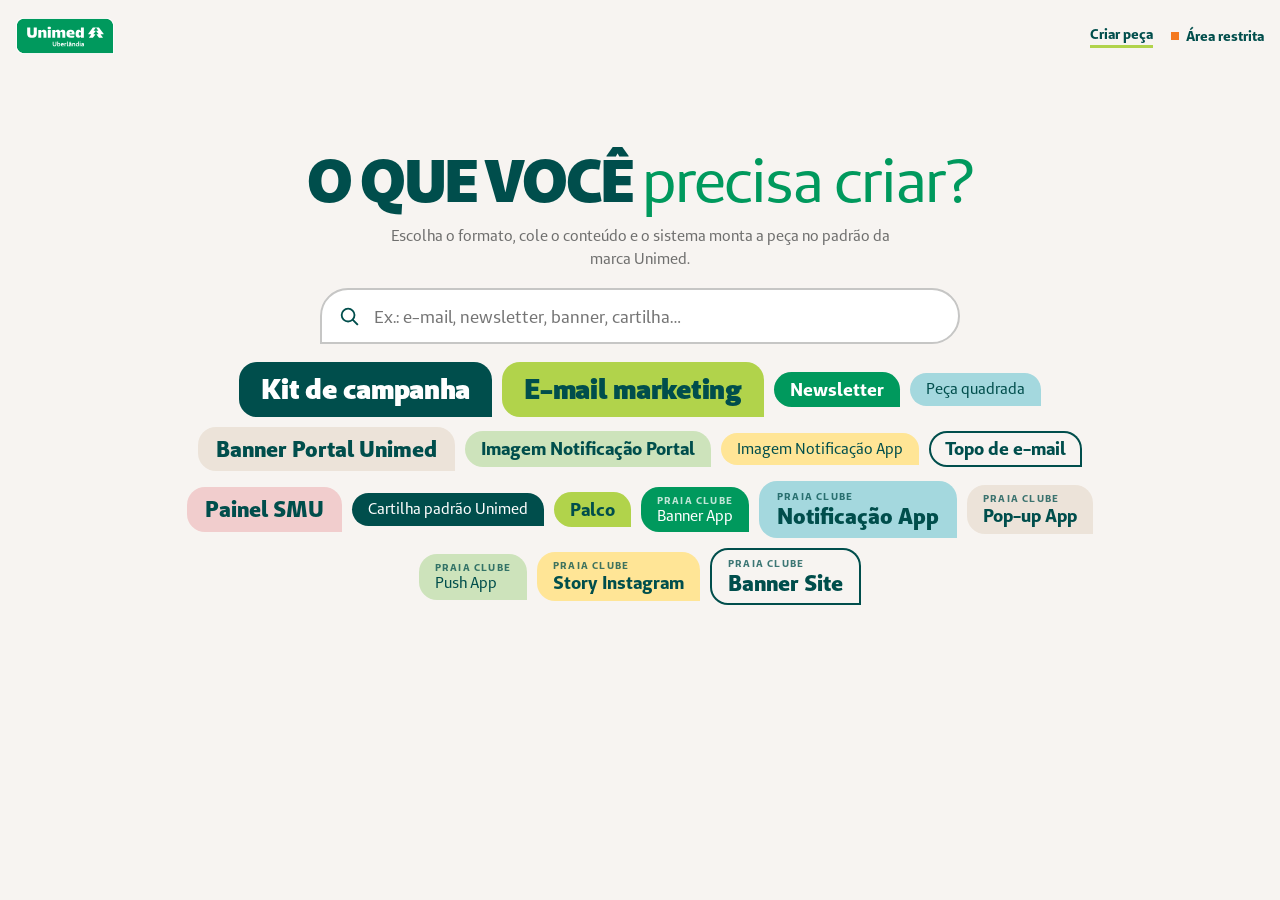
==== commit 5df8754d: "Aplica atualização enviada em zip" ====
--- a/index.html
+++ b/index.html
@@ -100,8 +100,10 @@
 
 <script src="src/motor.js"></script>
 <script src="src/modelos/email-marketing.js"></script>
+<script src="src/modelos/keyart-2027.js"></script>
 <script src="src/modelos/peca-fixa.js"></script>
 <script src="src/modelos/cartilha.js"></script>
+<script src="src/modelos/campanha-kit.js"></script>
 <script src="src/registro.js"></script>
 <script src="src/exportar.js"></script>
 <script src="src/recorte.js"></script>
--- a/src/ui.css
+++ b/src/ui.css
@@ -415,3 +415,58 @@
 .msg-ia { overflow: hidden; }
 .msg-pessoa { overflow-wrap: anywhere; }
 .campanha-radar .papel:last-child { grid-template-columns: 1fr; }
+
+/* Tela inicial · nuvem de formatos */
+.atalhos.nuvem { max-width: 960px; gap: 10px 10px; align-items: center; }
+.atalhos.nuvem button { border: 0; border-radius: 18px 18px 0 18px; padding: 8px 16px; line-height: 1.1; color: var(--petroleo); display: inline-flex; flex-direction: column; align-items: flex-start; transition: transform .15s, box-shadow .15s; }
+.atalhos.nuvem button:hover { transform: translateY(-2px); box-shadow: 0 8px 18px rgba(0,78,76,.16); }
+.atalhos.nuvem button small { margin: 0 0 2px; font-size: 10px; letter-spacing: .12em; opacity: .75; }
+.atalhos.nuvem .t1 { font-size: 15px; font-weight: 500; }
+.atalhos.nuvem .t2 { font-size: 18px; font-weight: 700; }
+.atalhos.nuvem .t3 { font-size: 22px; font-weight: 800; padding: 10px 18px; }
+.atalhos.nuvem .t4 { font-size: 28px; font-weight: 900; padding: 12px 22px; letter-spacing: -0.01em; }
+.atalhos.nuvem .n-petroleo { background: var(--petroleo); color: #fff; }
+.atalhos.nuvem .n-petroleo:hover { background: #062f2c; }
+.atalhos.nuvem .n-citrico { background: var(--citrico); color: var(--petroleo); }
+.atalhos.nuvem .n-institucional { background: var(--institucional); color: #fff; }
+.atalhos.nuvem .n-azul { background: #a4d8de; }
+.atalhos.nuvem .n-areia { background: #ece3d9; }
+.atalhos.nuvem .n-verde { background: #cde3bb; }
+.atalhos.nuvem .n-amarelo { background: #ffe596; }
+.atalhos.nuvem .n-rosa { background: #f1cdcd; }
+.atalhos.nuvem .n-contorno { background: transparent; box-shadow: inset 0 0 0 2px var(--petroleo); }
+.atalhos.nuvem .n-contorno:hover { box-shadow: inset 0 0 0 2px var(--petroleo), 0 8px 18px rgba(0,78,76,.16); }
+@media (max-width: 560px) { .atalhos.nuvem .t4 { font-size: 22px; } .atalhos.nuvem .t3 { font-size: 19px; } }
+
+/* Imagem do computador */
+.envio { display: flex; flex-wrap: wrap; align-items: center; gap: 8px; margin: 2px 0 6px; }
+.btn-enviar { background: var(--petroleo); color: #fff; border-color: var(--petroleo); padding: 7px 12px; }
+.btn-enviar:hover:not(:disabled) { background: #062f2c; border-color: #062f2c; }
+.envio-status { font-size: 12.5px; color: var(--suave); }
+.imagens .tag-enviada { position: absolute; right: 6px; bottom: 8px; background: var(--citrico); color: var(--petroleo); font-size: 10px; font-weight: 800; letter-spacing: .06em; text-transform: uppercase; padding: 2px 6px; border-radius: 6px 6px 0 6px; }
+.linha-foto { display: flex; flex-wrap: wrap; gap: 8px; align-items: center; }
+.linha-foto select { flex: 1 1 220px; }
+.linha-foto .envio { margin: 0; }
+.doc-imagens { display: grid; grid-template-columns: repeat(auto-fill, minmax(180px, 1fr)); gap: 10px; }
+.doc-imagem { margin: 0; border: 1.5px solid var(--borda); border-radius: 12px 12px 0 12px; padding: 8px; background: #fff; display: grid; gap: 6px; }
+.doc-imagem img { width: 100%; aspect-ratio: 4 / 3; object-fit: cover; border-radius: 8px 8px 0 8px; }
+.doc-imagem figcaption { display: flex; flex-direction: column; font-size: 12.5px; }
+.doc-imagem figcaption span { color: var(--suave); overflow: hidden; text-overflow: ellipsis; white-space: nowrap; }
+.doc-imagem-acoes { display: flex; gap: 6px; flex-wrap: wrap; }
+
+/* Radar · linhas de campanha (externa × interna) */
+.linhas-campanha{display:grid;grid-template-columns:repeat(auto-fit,minmax(260px,1fr));gap:16px;margin-top:12px;}
+.linha-campanha{border:1px solid var(--borda,#e3ddd4);border-radius:14px 14px 0 14px;padding:12px;background:#fff;min-width:0;}
+.linha-campanha h3{margin:12px 0 4px;font-size:17px;}
+.linha-amostra{border-radius:10px 10px 0 10px;padding:16px;display:flex;flex-direction:column;gap:6px;min-height:118px;position:relative;}
+.linha-amostra span{font-size:11px;font-weight:700;letter-spacing:.14em;}
+.linha-amostra b{font-size:22px;line-height:1.05;}
+.linha-amostra i{position:absolute;right:14px;bottom:14px;width:34px;height:8px;border-radius:2px;}
+.linha-regras{margin:8px 0 0;padding-left:18px;font-size:13.5px;line-height:1.45;color:var(--texto-suave,#6f6f6e);}
+
+/* Kit de campanha · downloads por peça */
+.kit-lista{list-style:none;margin:14px 0 0;padding:0;display:grid;gap:8px;width:100%;}
+.kit-lista li{display:flex;justify-content:space-between;align-items:center;gap:12px;flex-wrap:wrap;padding:10px 12px;border:1px solid var(--borda,#e3ddd4);border-radius:12px 12px 0 12px;background:#fff;}
+.kit-lista li b{display:block;font-size:14.5px;}
+.kit-lista li span{font-size:12.5px;color:var(--texto-suave,#6f6f6e);}
+.kit-botoes{display:flex;gap:6px;flex-wrap:wrap;}
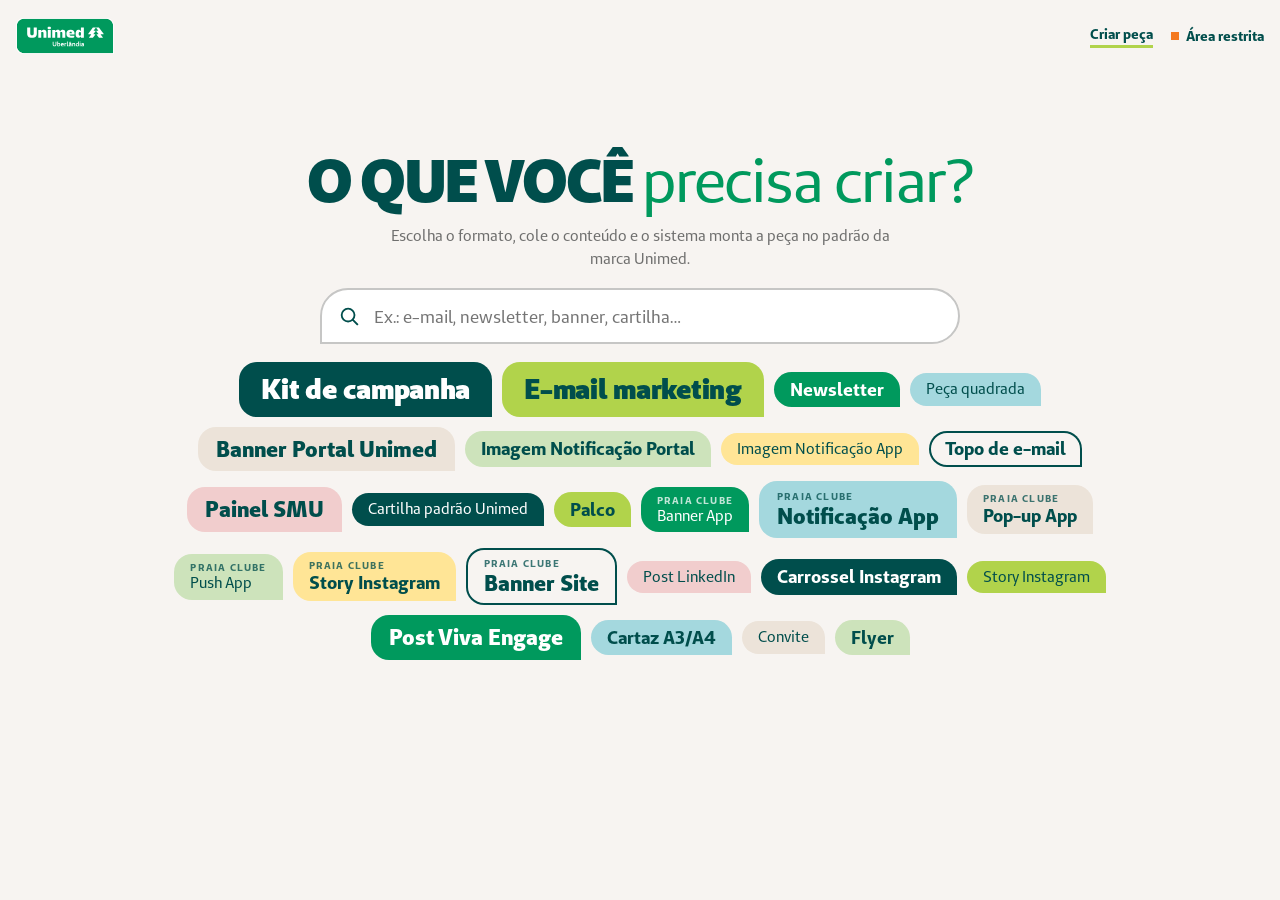
==== commit 462f329b: "Aplica atualização enviada em zip" ====
--- a/index.html
+++ b/index.html
@@ -38,15 +38,15 @@
           </div>
           <div id="quem-campos">
             <h2>Quem está pedindo</h2>
-            <p class="sub">Sua área vira o cabeçalho e a assinatura do e-mail. Fica guardado neste aparelho para as próximas peças.</p>
+            <p class="sub">Seu setor aparece no topo da peça e na assinatura do e-mail. Fica guardado neste aparelho para as próximas peças.</p>
             <div class="campos">
               <div class="campo" data-campo="solicitante">
                 <label for="f-solicitante">Seu nome</label>
                 <input id="f-solicitante" name="solicitante" type="text" autocomplete="name" maxlength="80">
               </div>
               <div class="campo" data-campo="area">
-                <label for="f-area">Sua área</label>
-                <select id="f-area" name="area"><option value="">Selecione…</option></select>
+                <label for="f-area">Seu setor</label>
+                <select id="f-area" name="area"><option value="">Selecione seu setor…</option></select>
               </div>
             </div>
           </div>
@@ -104,6 +104,7 @@
 <script src="src/modelos/peca-fixa.js"></script>
 <script src="src/modelos/cartilha.js"></script>
 <script src="src/modelos/campanha-kit.js"></script>
+<script src="src/modelos/carrossel.js"></script>
 <script src="src/registro.js"></script>
 <script src="src/exportar.js"></script>
 <script src="src/recorte.js"></script>
--- a/src/ui.css
+++ b/src/ui.css
@@ -1,4 +1,6 @@
 /* Interface do gerador e do painel · Unimed Uberlândia */
+@font-face { font-family: "Unimed Sans"; src: url("../assets/fonts/UnimedSans-Light.woff2") format("woff2"); font-weight: 200; font-style: normal; font-display: swap; }
+@font-face { font-family: "Unimed Slab"; src: url("../assets/fonts/UnimedSlab-Bold.woff2") format("woff2"); font-weight: 700; font-style: normal; font-display: swap; }
 @font-face { font-family: "Unimed Sans"; src: url("../assets/fonts/UnimedSans-Book.woff2") format("woff2"); font-weight: 300; font-style: normal; font-display: swap; }
 @font-face { font-family: "Unimed Sans"; src: url("../assets/fonts/UnimedSans-Regular.woff2") format("woff2"); font-weight: 400; font-style: normal; font-display: swap; }
 @font-face { font-family: "Unimed Sans"; src: url("../assets/fonts/UnimedSans-RegularItalic.woff2") format("woff2"); font-weight: 400; font-style: italic; font-display: swap; }
@@ -151,10 +153,61 @@
 dialog iframe { width: 100%; height: 70vh; border: 1px solid var(--borda); border-radius: 12px 12px 0 12px; }
 
 /* Área restrita · login */
-.portao { display: grid; place-items: center; padding: clamp(24px, 8vh, 90px) 0; }
-.portao-cartao { width: min(460px, 100%); }
-.portao-titulo { margin: 0 0 6px; font-weight: 900; font-size: 30px; line-height: .95; letter-spacing: -0.03em; color: var(--petroleo); }
-.portao-titulo span { font-weight: 400; text-transform: none; color: var(--institucional); }
+.portao { display: grid; place-items: center; padding: clamp(16px, 6vh, 72px) 0; }
+.portao-moldura { display: grid; grid-template-columns: minmax(0, 1.05fr) minmax(0, 1fr); width: min(940px, 100%); background: var(--superficie); border: 2px solid var(--petroleo); border-radius: 28px 28px 0 28px; box-shadow: 10px 10px 0 var(--petroleo); overflow: hidden; }
+.portao-marca { position: relative; display: flex; flex-direction: column; gap: 28px; padding: clamp(24px, 4vw, 44px); padding-bottom: 0; background-color: var(--petroleo); color: #fff;
+  background-image: linear-gradient(to right, rgba(255,255,255,.07) 1px, transparent 1px); background-size: calc(100% / 6) 100%; }
+.portao-meta { display: flex; justify-content: space-between; gap: 12px; margin: 0; font-size: 11px; font-weight: 700; letter-spacing: .16em; text-transform: uppercase; color: var(--citrico); }
+.portao-meta span:last-child { color: rgba(255,255,255,.6); text-align: right; }
+.portao-titulo { margin: 8px 0 0; display: flex; flex-wrap: wrap; align-items: baseline; column-gap: .22em; font-size: clamp(44px, 6.4vw, 76px); line-height: .88; letter-spacing: -0.04em; color: #fff; }
+.portao-titulo .pt-black { font-weight: 900; text-transform: uppercase; }
+.portao-titulo .pt-light { font-weight: 200; letter-spacing: -0.03em; color: var(--citrico); }
+.portao-titulo .pt-light { white-space: nowrap; }
+.portao-titulo .pt-ponto { display: inline-block; width: .2em; height: .2em; margin-left: .12em; background: var(--laranja); }
+.portao-lista { list-style: none; margin: 0; padding: 0; display: grid; gap: 14px; }
+.portao-lista li { display: grid; gap: 2px; padding-left: 16px; border-left: 3px solid var(--institucional); }
+.portao-lista b { font-size: 15px; }
+.portao-lista span { font-size: 13.5px; color: rgba(255,255,255,.72); }
+.portao-mosaico { display: block; width: calc(100% + 2 * clamp(24px, 4vw, 44px)); max-width: none; margin: auto calc(-1 * clamp(24px, 4vw, 44px)) 0; height: auto; }
+.portao-acesso { display: flex; flex-direction: column; justify-content: center; padding: clamp(24px, 4.5vw, 52px); }
+.portao-olho { margin: 0; font-size: 12px; font-weight: 700; letter-spacing: .16em; text-transform: uppercase; color: var(--institucional); }
+.portao-h2 { margin: 4px 0 24px; font-family: "Unimed Slab", var(--fonte); font-weight: 700; font-size: 36px; line-height: 1; color: var(--petroleo); }
+.portao-form { display: flex; flex-direction: column; gap: 8px; }
+.portao-campo + label { margin-top: 8px; }
+.portao-campo > input#usuario-painel { padding-right: 16px; }
+#menu-restrito .quem { font-size: 13px; font-weight: 700; color: var(--suave); }
+.acessos-grade > .cartao { margin: 0; }
+.acessos-grade { display: grid; grid-template-columns: minmax(0, 1fr) minmax(0, 1.3fr); gap: 16px; align-items: start; }
+@media (max-width: 860px) { .acessos-grade { grid-template-columns: minmax(0, 1fr); } }
+.campo-check { display: flex; gap: 10px; align-items: flex-start; font-size: 14px; }
+.campo-check input { width: 18px; height: 18px; margin-top: 2px; accent-color: var(--institucional); }
+.selo-admin { display: inline-block; margin-left: 6px; padding: 2px 8px; border-radius: 99px; background: var(--citrico); color: var(--petroleo); font-size: 11px; font-weight: 700; letter-spacing: .04em; vertical-align: 1px; }
+.portao-form label { font-weight: 700; font-size: 14px; color: var(--forte); }
+.portao-campo { position: relative; }
+.portao-campo input { width: 100%; height: 54px; padding: 0 52px 0 16px; border: 2px solid var(--borda-forte); border-radius: 14px 14px 14px 0; background: var(--superficie); font-size: 17px; letter-spacing: .02em; }
+.portao-campo input:focus { border-color: var(--institucional); outline: none; box-shadow: 0 0 0 4px rgba(0,153,93,.18); }
+.portao-form.com-erro .portao-campo input { border-color: var(--erro); box-shadow: 0 0 0 4px rgba(179,38,30,.12); }
+.portao-ver { position: absolute; right: 6px; top: 50%; transform: translateY(-50%); width: 42px; height: 42px; display: grid; place-items: center; border: 0; border-radius: 10px; background: transparent; color: var(--suave); cursor: pointer; }
+.portao-ver:hover { background: var(--fundo); color: var(--petroleo); }
+.portao-dica { margin: 0 0 10px; font-size: 12.5px; color: var(--suave); min-height: 1.5em; }
+.portao-dica.caps { color: var(--aviso-texto); font-weight: 700; }
+.portao-entrar { width: 100%; justify-content: center; height: 54px; font-size: 17px; transition: transform .12s, box-shadow .12s, background .12s; box-shadow: 4px 4px 0 var(--citrico); }
+.portao-entrar:hover:not(:disabled) { transform: translate(-2px, -2px); box-shadow: 6px 6px 0 var(--citrico); }
+.portao-entrar:active:not(:disabled) { transform: translate(2px, 2px); box-shadow: 0 0 0 var(--citrico); }
+.portao-entrar.carregando span { animation: portao-seta .8s ease-in-out infinite alternate; }
+@keyframes portao-seta { to { transform: translateX(6px); } }
+.portao-status { margin: 6px 0 0; min-height: 1.5em; font-size: 14px; font-weight: 700; color: var(--petroleo); }
+.portao-form.com-erro .portao-status { color: var(--erro); }
+.portao-rodape { display: flex; justify-content: space-between; flex-wrap: wrap; gap: 8px 16px; margin-top: 28px; padding-top: 18px; border-top: 1px solid var(--borda); font-size: 13px; color: var(--suave); }
+.portao-rodape a { font-weight: 700; text-decoration: none; color: var(--petroleo); }
+.portao-rodape a:hover { text-decoration: underline; text-underline-offset: 3px; }
+@media (max-width: 760px) {
+  .portao-moldura { grid-template-columns: minmax(0, 1fr); box-shadow: 6px 6px 0 var(--petroleo); }
+  .portao-marca { gap: 18px; }
+  .portao-lista { display: none; }
+  .portao-titulo { font-size: clamp(40px, 13vw, 60px); }
+}
+@media (prefers-reduced-motion: reduce) { .portao-entrar, .portao-entrar span { transition: none; animation: none !important; } }
 .portao-links { display: flex; gap: 18px; flex-wrap: wrap; margin: 16px 0 0; }
 .link { background: none; border: 0; padding: 0; cursor: pointer; color: var(--escuro); font-weight: 700; font-size: 14px; text-decoration: underline; text-underline-offset: 3px; }
 .alerta.ok { background: #e6f6ef; color: var(--escuro); }
@@ -470,3 +523,24 @@
 .kit-lista li b{display:block;font-size:14.5px;}
 .kit-lista li span{font-size:12.5px;color:var(--texto-suave,#6f6f6e);}
 .kit-botoes{display:flex;gap:6px;flex-wrap:wrap;}
+
+.alta-def { display: flex; gap: 10px; align-items: flex-start; margin: 4px 0 12px; font-size: 14px; color: var(--suave); cursor: pointer; }
+.alta-def input { width: 18px; height: 18px; margin-top: 2px; accent-color: var(--institucional); }
+.alta-def b { color: var(--forte); }
+
+/* Público em duas perguntas */
+.publico-duplo { display: grid; grid-template-columns: repeat(auto-fit, minmax(220px, 1fr)); gap: 12px 20px; }
+.pergunta { display: flex; flex-direction: column; gap: 8px; }
+.segmento { display: inline-flex; border: 2px solid var(--borda-forte); border-radius: 999px; padding: 3px; gap: 3px; background: var(--superficie); width: fit-content; }
+.segmento button { border: 0; background: transparent; border-radius: 999px; padding: 8px 18px; font: inherit; font-weight: 700; color: var(--petroleo); cursor: pointer; min-height: 40px; }
+.segmento button.ativo { background: var(--petroleo); color: #fff; }
+.segmento button:focus-visible { outline: 3px solid var(--citrico); outline-offset: 1px; }
+.btn-mini.destacar { margin-top: 8px; align-self: flex-start; }
+/* Prévia de exemplo */
+.moldura.exemplo { position: relative; }
+.moldura.exemplo::after { content: "Exemplo · preencha o formulário"; position: absolute; top: 10px; left: 10px; background: var(--petroleo); color: #fff; font-size: 12px; font-weight: 700; padding: 4px 10px; border-radius: 999px; pointer-events: none; }
+
+/* Ajustes finos */
+.ajustes .segmento button { padding: 7px 14px; min-height: 38px; font-size: 14px; }
+.setas { display: flex; gap: 8px; }
+.setas .btn-mini { width: 44px; height: 40px; font-size: 18px; padding: 0; justify-content: center; }
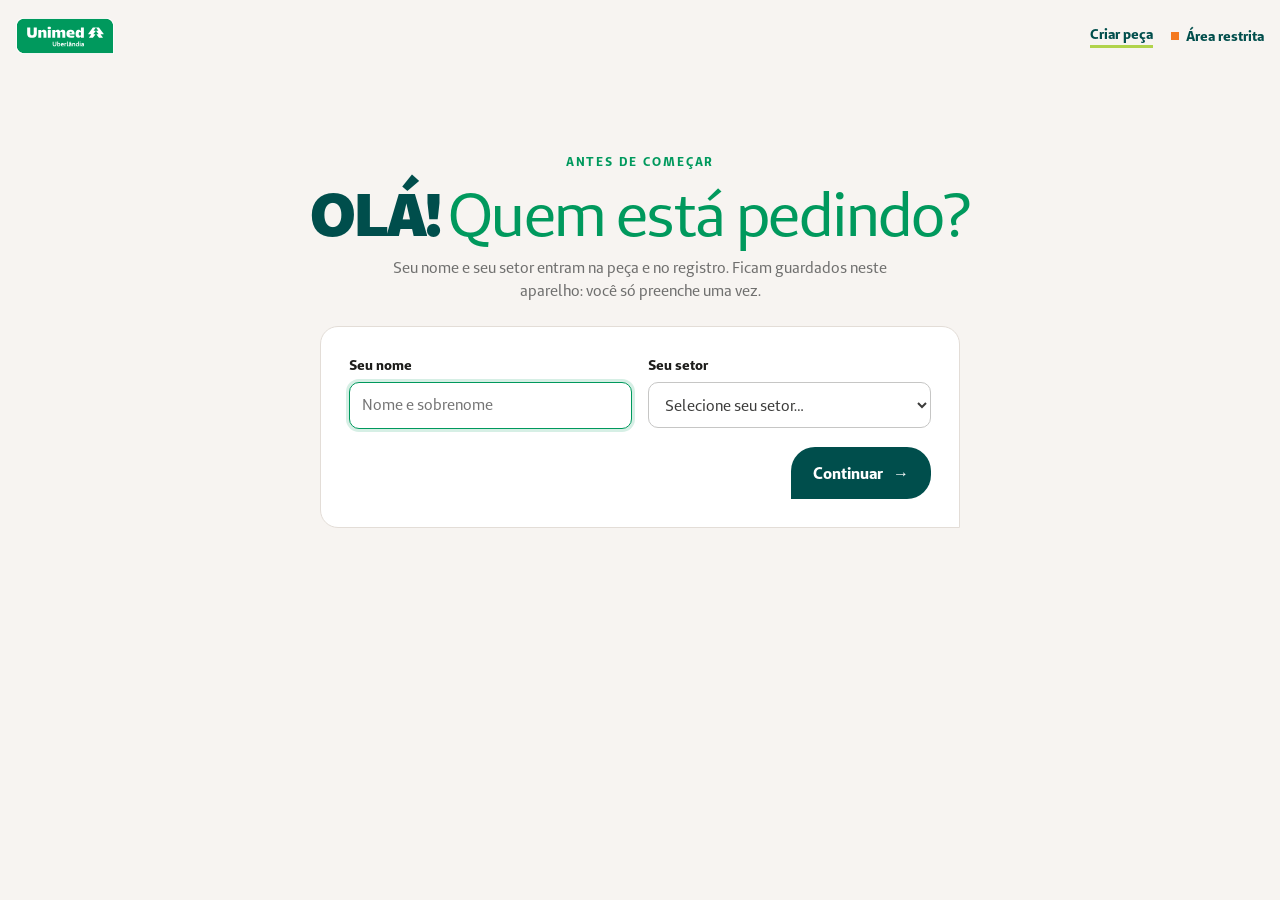
==== commit 34f41a92: "Aplica atualização enviada em zip" ====
--- a/index.html
+++ b/index.html
@@ -13,7 +13,27 @@
 </header>
 
 <main class="casca">
-  <section class="busca" id="busca">
+  <section class="boasvindas" id="boasvindas" hidden>
+    <p class="etapa">Antes de começar</p>
+    <h1>Olá! <span>Quem está pedindo?</span></h1>
+    <p class="lede">Seu nome e seu setor entram na peça e no registro. Ficam guardados neste aparelho: você só preenche uma vez.</p>
+    <form class="cartao quem-inicio" id="form-quem" novalidate>
+      <div class="campos">
+        <div class="campo" data-campo="solicitante">
+          <label for="f-solicitante">Seu nome</label>
+          <input id="f-solicitante" name="solicitante" type="text" autocomplete="name" maxlength="80" placeholder="Nome e sobrenome">
+        </div>
+        <div class="campo" data-campo="area">
+          <label for="f-area">Seu setor</label>
+          <select id="f-area" name="area"><option value="">Selecione seu setor…</option></select>
+        </div>
+      </div>
+      <div class="acoes"><button class="btn primario" type="submit">Continuar <span aria-hidden="true">→</span></button></div>
+    </form>
+  </section>
+
+  <section class="busca" id="busca" hidden>
+    <p class="ola" id="ola" hidden>Olá, <b id="ola-nome"></b> · <span id="ola-area"></span> · <button class="link" type="button" id="ola-trocar">Trocar</button></p>
     <h1>O que você <span>precisa criar?</span></h1>
     <p class="lede">Escolha o formato, cole o conteúdo e o sistema monta a peça no padrão da marca Unimed.</p>
     <div class="combo">
@@ -22,6 +42,10 @@
       <ul id="formato-lista" role="listbox" hidden></ul>
     </div>
     <div class="atalhos" id="atalhos"></div>
+    <div class="minhas" id="minhas" hidden>
+      <h2>Suas peças</h2>
+      <ul id="minhas-lista"></ul>
+    </div>
   </section>
 
   <section class="trabalho" id="trabalho" hidden>
@@ -31,24 +55,10 @@
     </div>
     <div id="painel-editar" class="painel-editar" role="tabpanel" aria-labelledby="aba-editar">
       <form id="formulario" novalidate>
-        <div class="cartao quem" id="quem">
-          <div class="quem-resumo" id="quem-resumo" hidden>
+        <div class="cartao quem compacto" id="quem">
+          <div class="quem-resumo" id="quem-resumo">
             <p>Pedido por <b id="quem-nome"></b> · <span id="quem-area"></span></p>
             <button class="link" type="button" id="quem-trocar">Trocar</button>
-          </div>
-          <div id="quem-campos">
-            <h2>Quem está pedindo</h2>
-            <p class="sub">Seu setor aparece no topo da peça e na assinatura do e-mail. Fica guardado neste aparelho para as próximas peças.</p>
-            <div class="campos">
-              <div class="campo" data-campo="solicitante">
-                <label for="f-solicitante">Seu nome</label>
-                <input id="f-solicitante" name="solicitante" type="text" autocomplete="name" maxlength="80">
-              </div>
-              <div class="campo" data-campo="area">
-                <label for="f-area">Seu setor</label>
-                <select id="f-area" name="area"><option value="">Selecione seu setor…</option></select>
-              </div>
-            </div>
           </div>
         </div>
         <div class="cartao conteudo">
@@ -56,9 +66,14 @@
             <h2 id="titulo-formato">Conteúdo</h2>
             <button class="link" type="button" id="trocar">Trocar formato</button>
           </div>
+          <div id="aviso-pedido" class="aviso-pedido" role="status" hidden></div>
           <div id="rascunho" class="alerta ok rascunho" role="status" hidden></div>
           <div id="campos"></div>
           <div id="mensagens"></div>
+          <div class="campo email-campo" data-campo="email" id="email-caixa">
+            <label for="f-email">Seu e-mail corporativo <span class="opc">· para receber a aprovação e o link de download</span></label>
+            <input id="f-email" name="email" type="email" autocomplete="email" maxlength="120" placeholder="nome@unimeduberlandia.coop.br">
+          </div>
           <div class="barra-acoes">
             <p class="pendencias" id="pendencias" aria-live="polite"></p>
             <button class="btn primario" type="submit" id="gerar"><span id="gerar-rotulo">Gerar peça</span> <span aria-hidden="true">→</span></button>
@@ -70,10 +85,12 @@
         <h2 id="feito-titulo">Peça registrada</h2>
         <div class="codigo" id="codigo"></div>
         <p id="feito-texto">Guarde esse código. Ele identifica esta versão oficial da peça no painel.</p>
+        <div class="status-pedido" id="status-pedido" hidden></div>
         <div class="alerta aviso" id="pendente" hidden>
           <p id="pendente-texto"></p>
           <button class="btn-mini" type="button" id="tentar">Tentar registrar de novo</button>
         </div>
+        <div id="baixar-area">
         <div class="acoes" id="acoes-html">
           <button class="btn primario" type="button" id="copiar">Copiar para o disparo</button>
           <button class="btn secundario" type="button" id="baixar">Baixar HTML <span aria-hidden="true">↓</span></button>
@@ -81,6 +98,7 @@
         <h3 class="feito-sub" id="exportar-titulo">Baixar para ajustes</h3>
         <p class="ajuda" id="exportar-ajuda"></p>
         <div class="acoes exportar" role="group" aria-labelledby="exportar-titulo" id="exportar-grupo"></div>
+        </div>
         <p class="ajuda" id="copiado" role="status"></p>
         <div class="acoes fim">
           <button class="btn secundario" type="button" id="editar">Editar esta peça</button>
@@ -106,6 +124,7 @@
 <script src="src/modelos/campanha-kit.js"></script>
 <script src="src/modelos/carrossel.js"></script>
 <script src="src/registro.js"></script>
+<script src="src/aprovacao.js"></script>
 <script src="src/exportar.js"></script>
 <script src="src/recorte.js"></script>
 <script src="src/formatacao.js"></script>
--- a/src/ui.css
+++ b/src/ui.css
@@ -544,3 +544,60 @@
 .ajustes .segmento button { padding: 7px 14px; min-height: 38px; font-size: 14px; }
 .setas { display: flex; gap: 8px; }
 .setas .btn-mini { width: 44px; height: 40px; font-size: 18px; padding: 0; justify-content: center; }
+
+.inserir-blocos { display: flex; flex-wrap: wrap; gap: 6px 8px; align-items: center; margin: 4px 0 8px; }
+.inserir-blocos .rot { font-size: 13px; font-weight: 700; color: var(--forte); margin-right: 2px; }
+.inserir-blocos .ajuda { flex-basis: 100%; }
+
+/* ---------- Etapa 3 · primeira tela (nome e setor) ---------- */
+.boasvindas { display: flex; flex-direction: column; align-items: center; text-align: center; gap: 16px; padding: clamp(40px, 9vh, 110px) 0 28px; }
+.boasvindas .etapa { margin: 0; font-size: 12px; font-weight: 700; letter-spacing: .16em; text-transform: uppercase; color: var(--institucional); }
+.boasvindas h1 { margin: 0; font-weight: 900; font-size: clamp(34px, 6vw, 60px); line-height: .9; letter-spacing: -0.04em; text-transform: uppercase; color: var(--petroleo); text-wrap: balance; }
+.boasvindas h1 span { font-weight: 400; text-transform: none; color: var(--institucional); letter-spacing: -0.03em; }
+.boasvindas .lede { margin: 0; color: var(--suave); max-width: 52ch; }
+.quem-inicio { width: min(640px, 100%); text-align: left; margin-top: 8px; }
+.quem-inicio .acoes { justify-content: flex-end; margin-top: 18px; }
+.busca .ola { margin: 0; font-size: 14px; color: var(--suave); }
+.busca .ola b { color: var(--petroleo); }
+.busca.compacta .ola { display: none; }
+
+/* Suas peças (acompanhamento de quem pediu) */
+.minhas { width: min(640px, 100%); text-align: left; margin-top: 18px; }
+.busca.compacta .minhas { display: none; }
+.minhas h2 { margin: 0 0 8px; font-size: 13px; letter-spacing: .14em; text-transform: uppercase; color: var(--institucional); }
+.minhas ul { list-style: none; margin: 0; padding: 0; display: grid; gap: 8px; }
+.minhas li { display: flex; align-items: center; justify-content: space-between; gap: 12px; background: var(--superficie); border: 1px solid var(--borda); border-radius: 12px 12px 0 12px; padding: 10px 14px; }
+.minhas li a { text-decoration: none; display: flex; flex-direction: column; min-width: 0; }
+.minha-titulo { font-weight: 700; color: var(--petroleo); overflow: hidden; text-overflow: ellipsis; white-space: nowrap; }
+.minha-info { font-size: 12.5px; color: var(--suave); }
+
+/* Situação da aprovação */
+.selo.st-aguardando { background: var(--aviso-fundo); color: var(--aviso-texto); }
+.selo.st-aprovada { background: #e6f6ef; color: var(--escuro); }
+.selo.st-reprovada { background: var(--erro-fundo); color: var(--erro); }
+.selo.st-substituida { background: var(--fundo); color: var(--suave); }
+.situacao-linha { margin: 0 0 6px; font-size: 13px; color: var(--suave); }
+.aviso-pedido { border: 1.5px solid var(--borda-forte); border-radius: 14px 14px 0 14px; padding: 12px 14px; margin: 0 0 14px; background: var(--fundo); }
+.aviso-pedido p { margin: 4px 0 0; }
+.aviso-pedido.reprovada { border-color: var(--erro); background: var(--erro-fundo); }
+.aviso-pedido.ajuste { border-color: var(--institucional); background: #e6f6ef; }
+.status-pedido { margin-top: 14px; padding: 12px 14px; border-radius: 14px 14px 0 14px; background: var(--fundo); }
+.status-pedido .acoes { margin-top: 8px; }
+.email-campo { margin-top: 16px; }
+.email-campo input { width: 100%; }
+
+/* Painel · decisão */
+.btn.perigo { background: transparent; color: var(--erro); border: 2px solid var(--erro); }
+.btn.perigo:hover { background: var(--erro-fundo); }
+.decisao-caixa { margin-top: 14px; display: grid; gap: 10px; }
+.decisao-caixa textarea { width: 100%; border: 1.5px solid var(--borda-forte); border-radius: 10px; padding: 10px 12px; resize: vertical; }
+.decisao-caixa label { display: block; font-weight: 700; font-size: 14px; margin-bottom: 4px; color: var(--petroleo); }
+.decisao-botoes { display: flex; flex-wrap: wrap; gap: 10px; align-items: center; margin: 0; }
+.decisao-botoes .btn { min-height: 44px; padding: 11px 18px; font-size: 15px; }
+.obs-dada { margin: 0; font-size: 14px; }
+dialog iframe { height: 56vh; }
+.kpi-acao { text-align: left; cursor: pointer; font: inherit; }
+.kpi-acao.tem { border-color: var(--laranja); background: var(--aviso-fundo); }
+.kpi-acao:hover { border-color: var(--institucional); }
+table.lista tr.espera td { background: #fffdf3; }
+.btn-mini.analisar { border-color: var(--laranja); color: var(--laranja-escuro); }
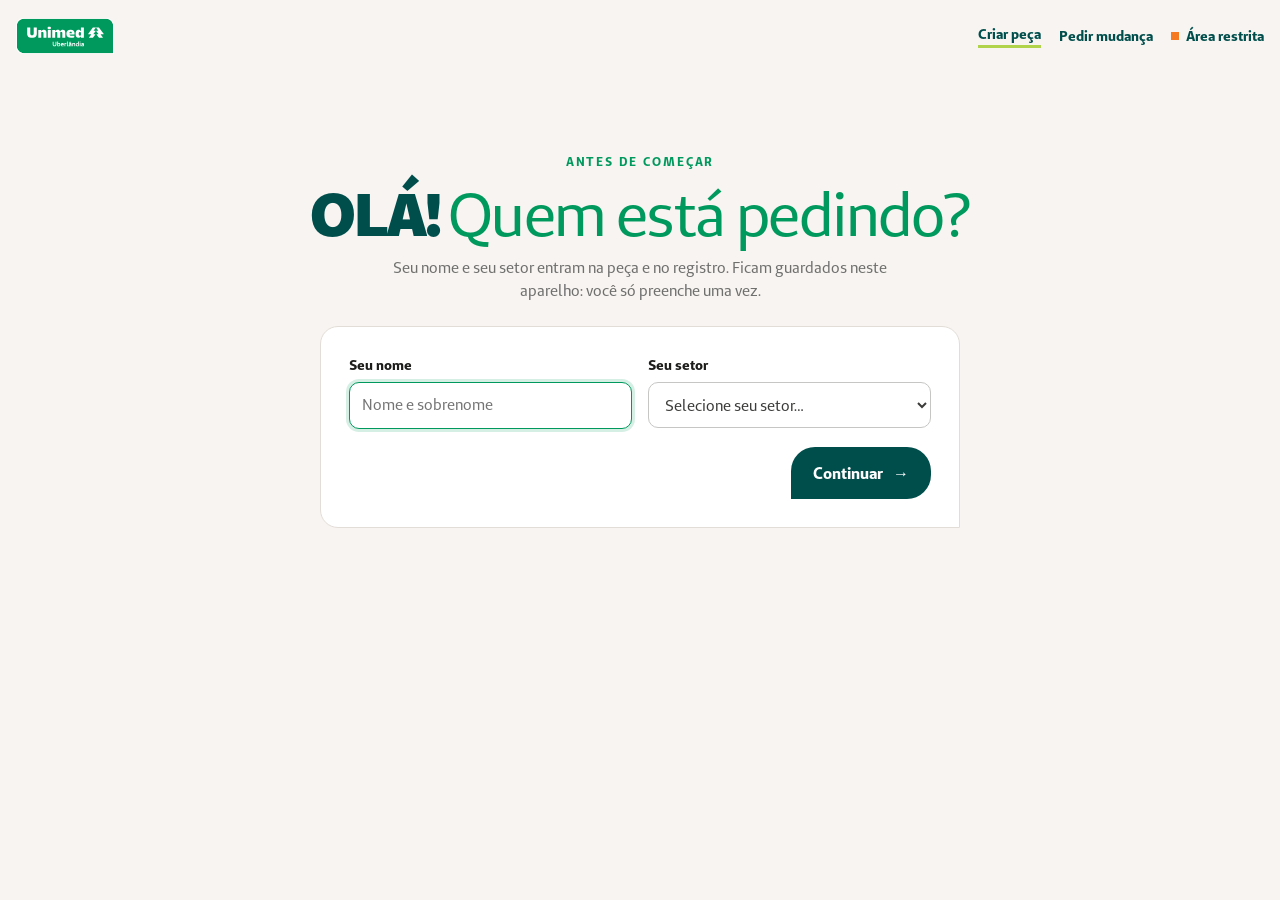
==== commit 7f2b69d6: "Aplica atualização enviada em zip" ====
--- a/index.html
+++ b/index.html
@@ -9,7 +9,7 @@
 <body>
 <header class="topo">
   <img src="assets/logos/unimed-box-verde.svg" alt="Unimed Uberlândia">
-  <nav aria-label="Seções"><a href="index.html" aria-current="page">Criar peça</a><a href="painel.html" class="restrito">Área restrita</a></nav>
+  <nav aria-label="Seções"><a href="index.html" aria-current="page">Criar peça</a><a href="mudanca.html">Pedir mudança</a><a href="painel.html" class="restrito">Área restrita</a></nav>
 </header>
 
 <main class="casca">
@@ -42,6 +42,10 @@
       <ul id="formato-lista" role="listbox" hidden></ul>
     </div>
     <div class="atalhos" id="atalhos"></div>
+    <div class="campanhas-ano" id="campanhas-ano" hidden>
+      <h2>Campanhas do ano <span id="campanhas-guarda"></span></h2>
+      <div class="campanhas-cards" id="campanhas-cards"></div>
+    </div>
     <div class="minhas" id="minhas" hidden>
       <h2>Suas peças</h2>
       <ul id="minhas-lista"></ul>
@@ -123,6 +127,7 @@
 <script src="src/modelos/cartilha.js"></script>
 <script src="src/modelos/campanha-kit.js"></script>
 <script src="src/modelos/carrossel.js"></script>
+<script src="src/modelos/flyer.js"></script>
 <script src="src/registro.js"></script>
 <script src="src/aprovacao.js"></script>
 <script src="src/exportar.js"></script>
--- a/src/ui.css
+++ b/src/ui.css
@@ -601,3 +601,56 @@
 .kpi-acao:hover { border-color: var(--institucional); }
 table.lista tr.espera td { background: #fffdf3; }
 .btn-mini.analisar { border-color: var(--laranja); color: var(--laranja-escuro); }
+
+/* Núcleo · ícones por tema, banco de imagens, assinaturas MS.024, setores */
+.temas-icones { display: grid; grid-template-columns: repeat(auto-fit, minmax(220px, 1fr)); gap: 14px; }
+.tema-icones b { display: block; margin-bottom: 6px; color: var(--petroleo); }
+.filtro-temas { margin: 10px 0 14px; }
+.galeria figcaption .tags { display: flex; flex-wrap: wrap; gap: 4px; margin-top: 6px; }
+.galeria figcaption .tags .selo { font-size: 11px; padding: 2px 7px; }
+.assinaturas { display: grid; grid-template-columns: repeat(auto-fill, minmax(230px, 1fr)); gap: 14px; }
+.assinatura-ms { margin: 0; }
+.assinatura-box { background: #fff; border: 1px solid var(--borda); border-radius: 14px 14px 0 14px; padding: 18px; min-height: 96px; display: flex; flex-direction: column; justify-content: center; }
+.as-nome { margin: 0; font-weight: 700; text-transform: uppercase; color: var(--petroleo); line-height: 1.1; font-size: 17px; }
+.as-apoio { margin: 4px 0 0; font-family: "Unimed Slab", Georgia, serif; font-weight: 700; color: var(--institucional); font-size: 15px; line-height: 1.15; }
+.assinatura-ms figcaption { margin-top: 6px; font-size: 12.5px; color: var(--suave); }
+details.filial { border-top: 1px solid var(--borda); padding: 8px 0; }
+details.filial summary { cursor: pointer; color: var(--suave); }
+details.filial summary b { color: var(--petroleo); }
+details.filial .pilulas { margin-top: 8px; }
+.icones-area figcaption { text-transform: none; }
+.icones-area figcaption b { text-transform: capitalize; }
+.filtro-temas button[aria-checked="true"] { background: var(--petroleo); color: #fff; }
+
+/* Pedir mudança */
+.mudanca-topo { padding-bottom: 18px; }
+.mudanca-grade { display: grid; grid-template-columns: minmax(0, 1.4fr) minmax(0, 1fr); gap: 18px; align-items: start; }
+@media (max-width: 860px) { .mudanca-grade { grid-template-columns: minmax(0, 1fr); } }
+.opcoes-tipo { display: flex; flex-wrap: wrap; gap: 8px; margin-top: 6px; }
+.chip-tipo { border: 1.5px solid var(--borda-forte); background: #fff; border-radius: 999px; padding: 8px 14px; font: inherit; font-weight: 700; color: var(--petroleo); cursor: pointer; }
+.chip-tipo[aria-checked="true"] { background: var(--petroleo); border-color: var(--petroleo); color: #fff; }
+.lista-mudancas { list-style: none; margin: 10px 0 0; padding: 0; display: grid; gap: 10px; }
+.lista-mudancas li { border: 1px solid var(--borda); border-radius: 12px 12px 0 12px; padding: 12px 14px; background: #fff; }
+.mud-topo { display: flex; justify-content: space-between; gap: 10px; align-items: center; flex-wrap: wrap; }
+.mud-topo b { color: var(--petroleo); }
+.mud-texto { margin: 6px 0 0; font-size: 14px; white-space: pre-wrap; }
+.mud-resposta { margin: 8px 0 0; font-size: 14px; background: var(--fundo); border-radius: 8px; padding: 8px 10px; }
+.mud-info { display: block; margin-top: 6px; font-size: 12px; color: var(--suave); }
+.mud-acoes { display: grid; gap: 8px; margin-top: 10px; }
+.mud-acoes textarea, .mud-acoes select { width: 100%; border: 1.5px solid var(--borda-forte); border-radius: 10px; padding: 8px 10px; font: inherit; background: #fff; }
+.mud-acoes .acoes { margin: 0; gap: 8px; }
+.grade-mudancas { grid-template-columns: repeat(auto-fill, minmax(340px, 1fr)); }
+@media (max-width: 480px) { .topo nav { gap: 12px; font-size: 13px; } .topo img { height: 30px; } }
+
+/* Campanhas do ano (tela inicial) */
+.campanhas-ano { width: min(900px, 100%); text-align: left; margin-top: 18px; }
+.busca.compacta .campanhas-ano { display: none; }
+.campanhas-ano h2 { margin: 0 0 10px; font-size: 13px; letter-spacing: .14em; text-transform: uppercase; color: var(--institucional); }
+.campanhas-ano h2 span { letter-spacing: .04em; text-transform: none; color: var(--suave); font-weight: 500; }
+.campanhas-cards { display: grid; grid-template-columns: repeat(auto-fit, minmax(190px, 1fr)); gap: 12px; }
+.campanha-card { position: relative; display: flex; flex-direction: column; gap: 4px; text-align: left; border: 1px solid var(--borda); border-radius: 16px 16px 0 16px; background: var(--superficie); padding: 18px 16px 14px; cursor: pointer; font: inherit; overflow: hidden; }
+.campanha-card::before { content: ""; position: absolute; left: 0; top: 0; right: 0; height: 6px; background: var(--cor); }
+.campanha-card:hover { border-color: var(--institucional); }
+.campanha-nome { font-weight: 800; font-size: 17px; color: var(--petroleo); line-height: 1.15; }
+.campanha-info { font-size: 12.5px; color: var(--suave); }
+.campanha-acao { margin-top: 8px; font-size: 13px; font-weight: 700; color: var(--institucional); }
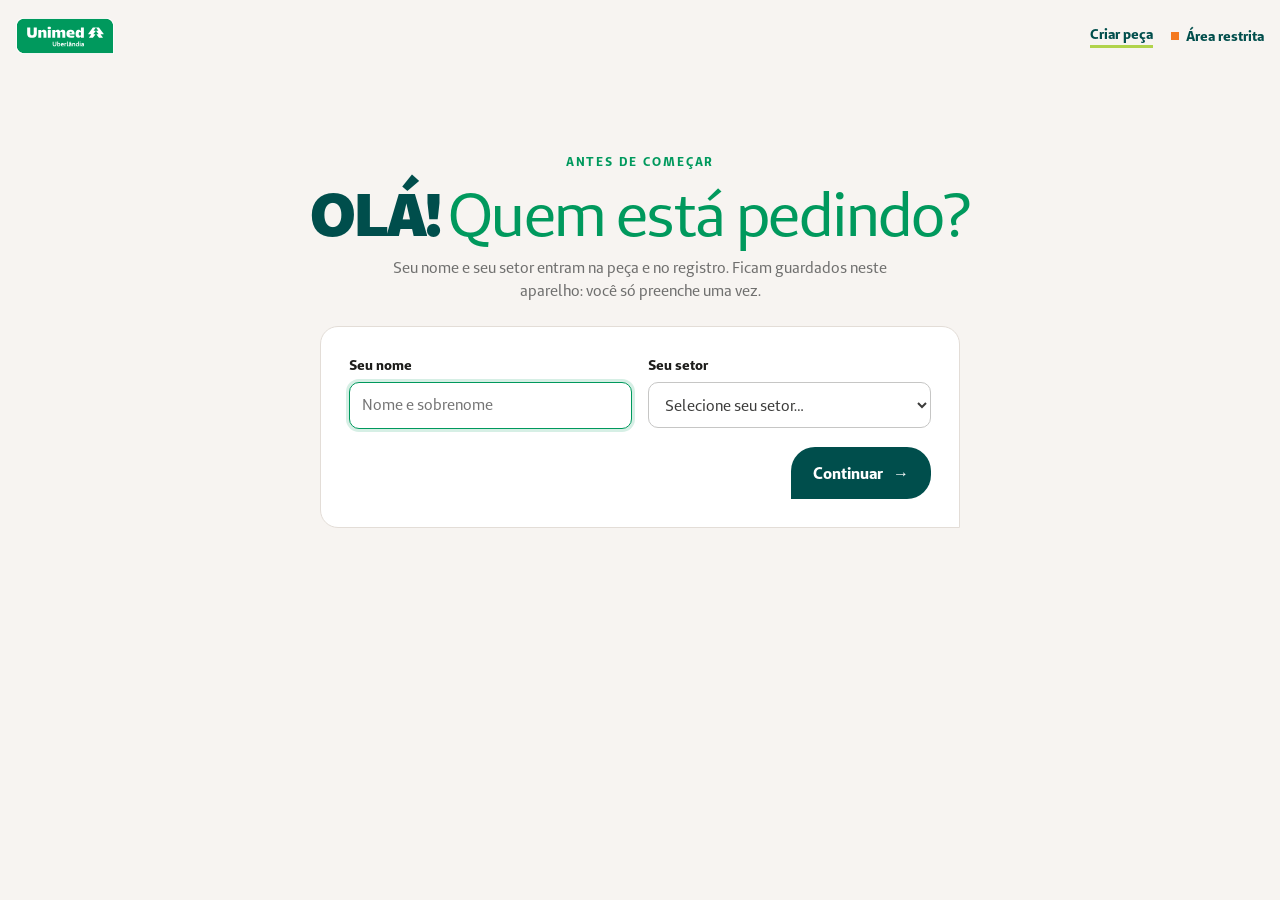
==== commit 29350f4a: "Aplica atualização enviada em zip" ====
--- a/index.html
+++ b/index.html
@@ -9,7 +9,7 @@
 <body>
 <header class="topo">
   <img src="assets/logos/unimed-box-verde.svg" alt="Unimed Uberlândia">
-  <nav aria-label="Seções"><a href="index.html" aria-current="page">Criar peça</a><a href="mudanca.html">Pedir mudança</a><a href="painel.html" class="restrito">Área restrita</a></nav>
+  <nav aria-label="Seções"><a href="index.html" aria-current="page">Criar peça</a><a href="painel.html" class="restrito">Área restrita</a></nav>
 </header>
 
 <main class="casca">
--- a/src/ui.css
+++ b/src/ui.css
@@ -654,3 +654,11 @@
 .campanha-nome { font-weight: 800; font-size: 17px; color: var(--petroleo); line-height: 1.15; }
 .campanha-info { font-size: 12.5px; color: var(--suave); }
 .campanha-acao { margin-top: 8px; font-size: 13px; font-weight: 700; color: var(--institucional); }
+
+/* Cores (paletas) */
+.temas.paletas label > span { display: grid; grid-template-columns: auto 1fr; column-gap: 10px; align-items: center; }
+.temas.paletas label > span b, .temas.paletas label > span small { grid-column: 2; }
+.temas.paletas .amostra-paleta { grid-row: span 2; display: inline-flex; flex-direction: row; align-items: center; gap: 3px; padding: 0 8px; height: 34px; border-radius: 8px 8px 0 8px; font-weight: 800; font-size: 15px; letter-spacing: -0.02em; box-shadow: inset 0 0 0 1px rgba(0,0,0,.08); }
+.temas.paletas .amostra-paleta span { display: inline; padding: 0; height: auto; border-radius: 0; }
+.temas.paletas .amostra-paleta span:last-child { font-family: "Unimed Slab", Georgia, serif; }
+.novo-pedido summary { cursor: pointer; color: var(--petroleo); } .novo-pedido[open] summary { margin-bottom: 12px; } .novo-pedido { margin-bottom: 16px; }
